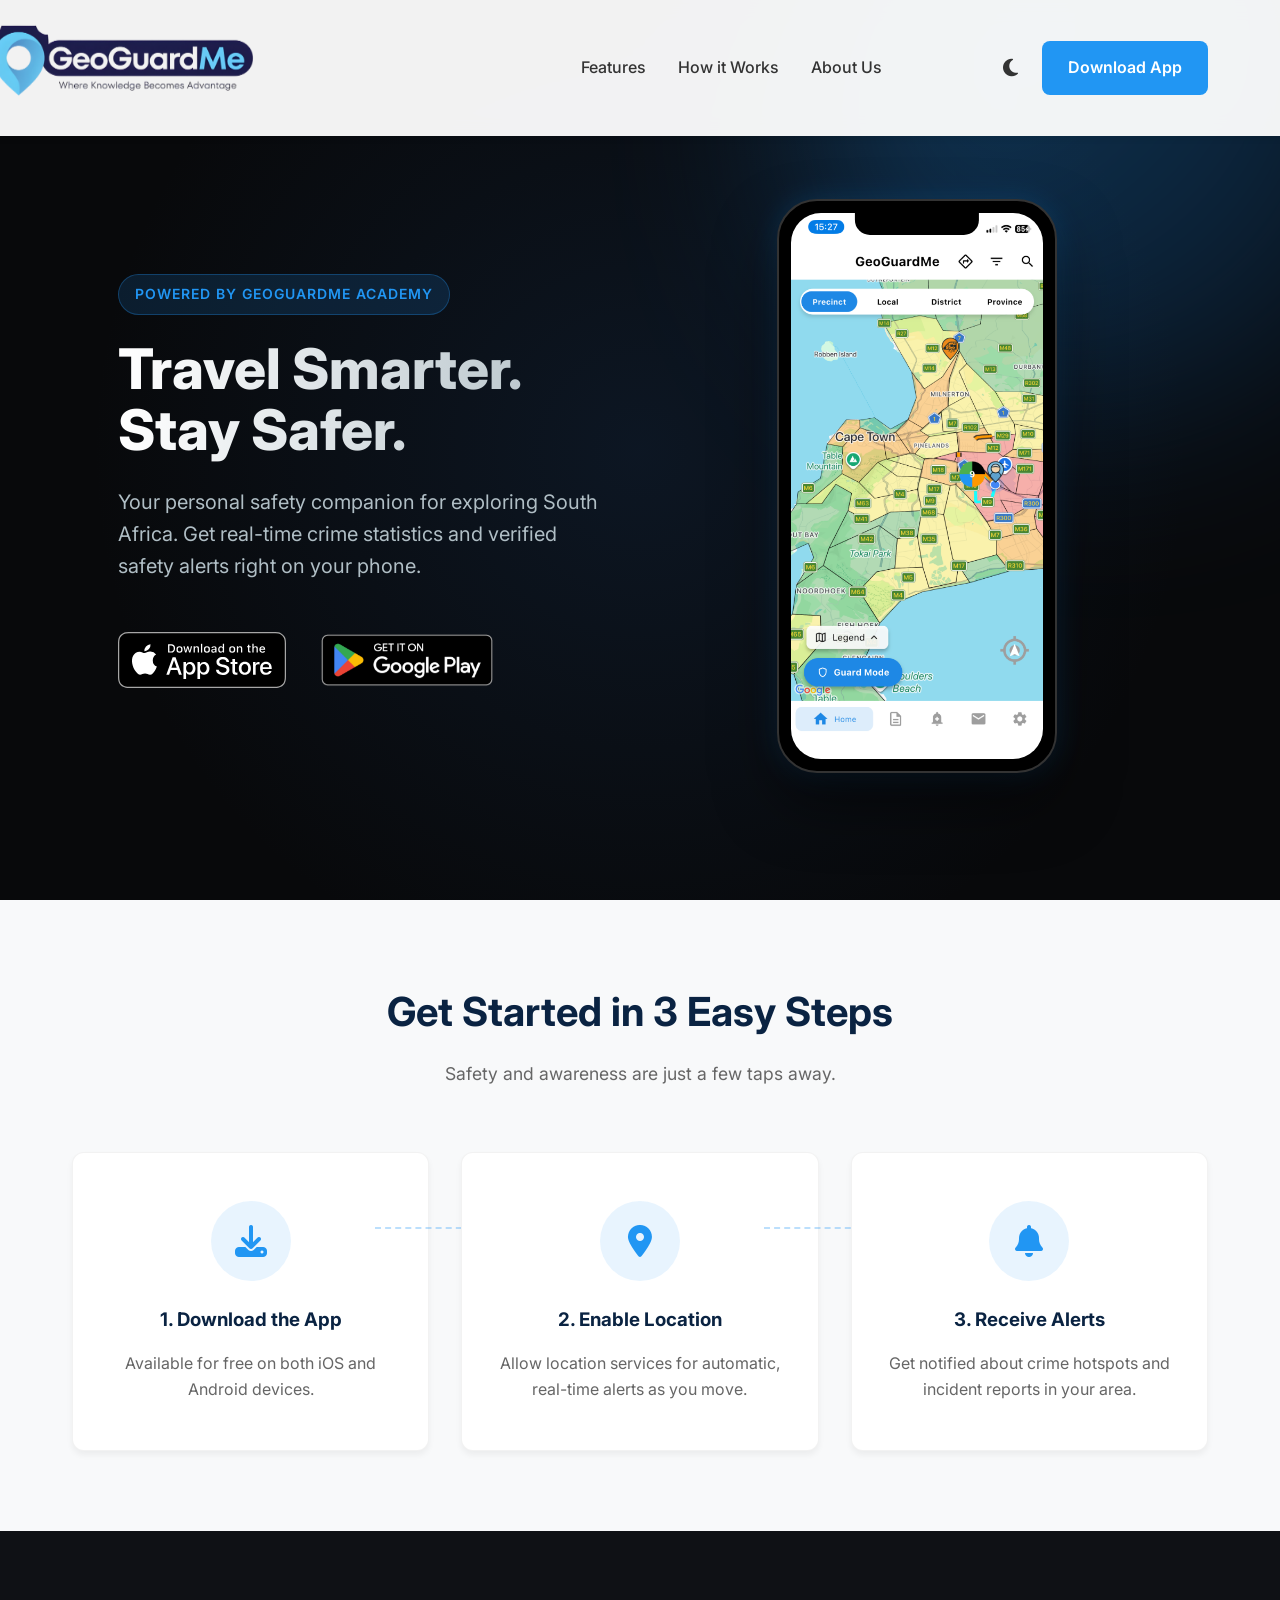
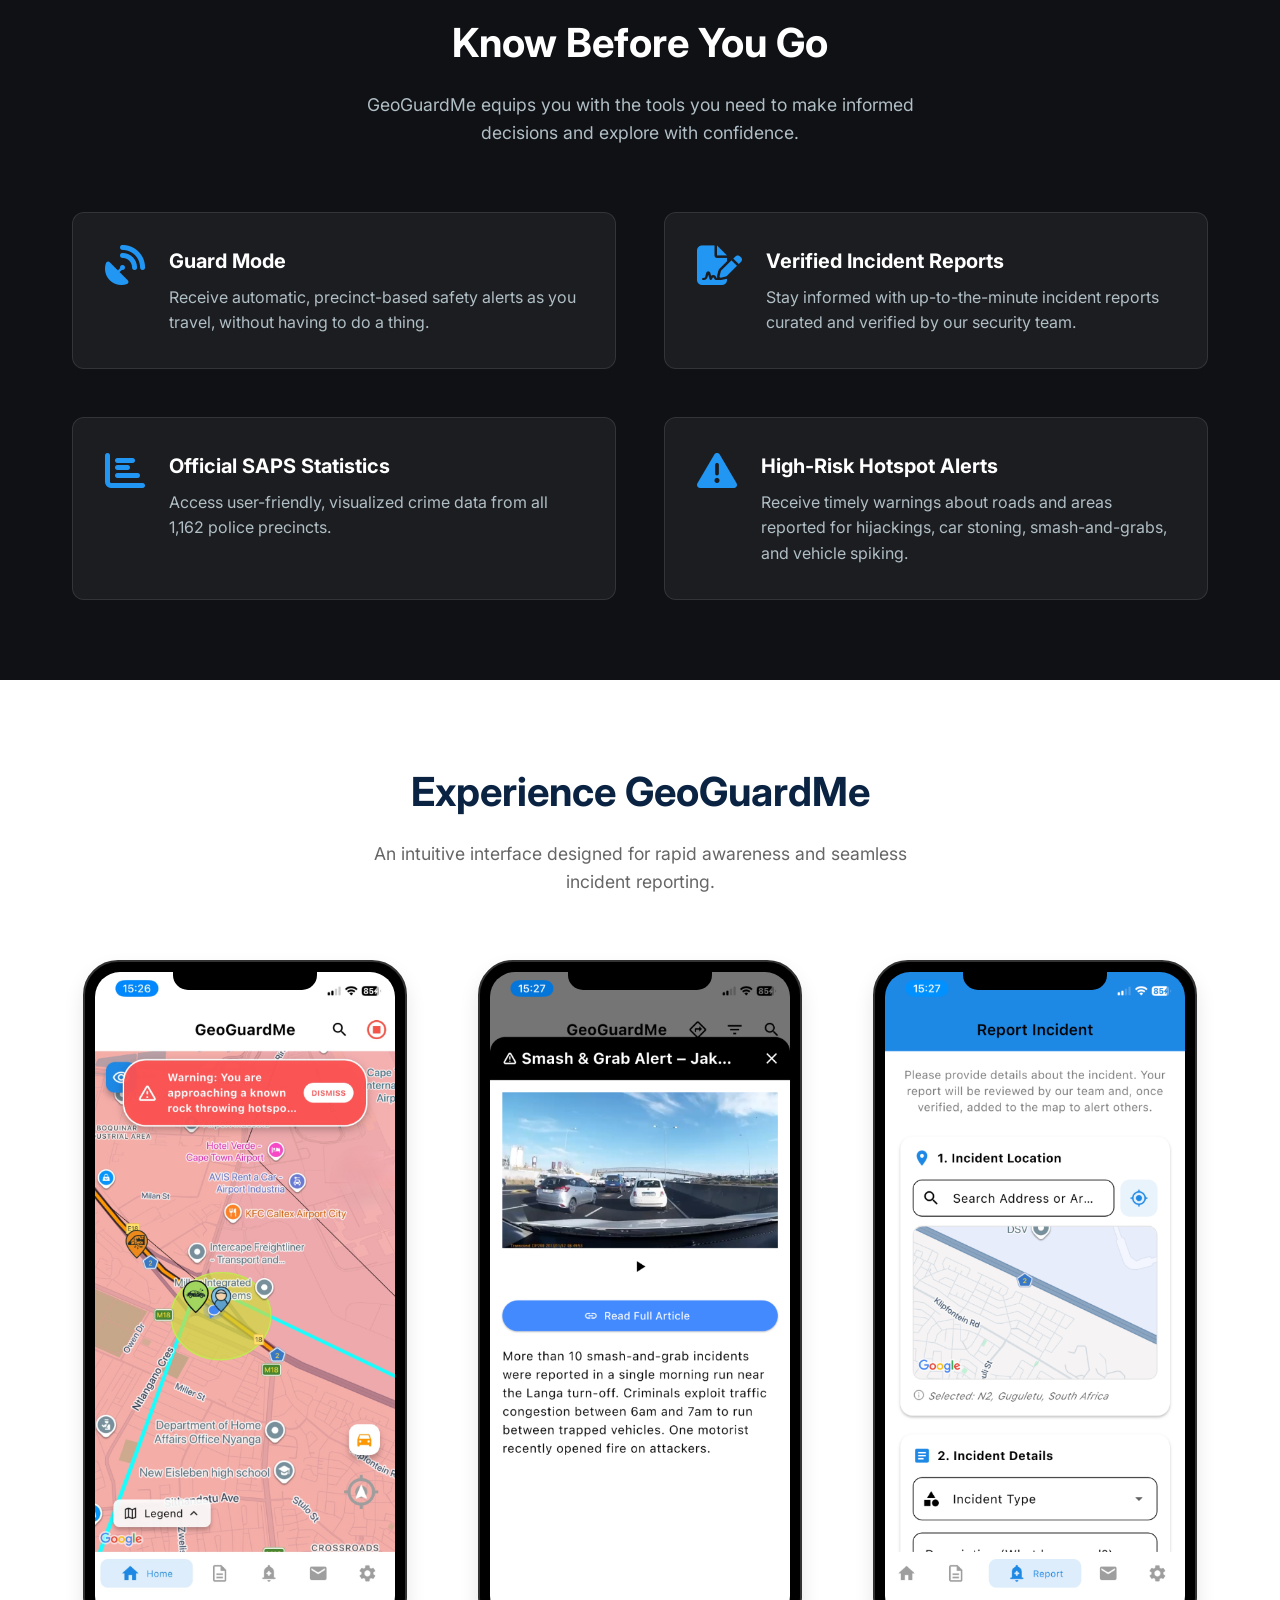
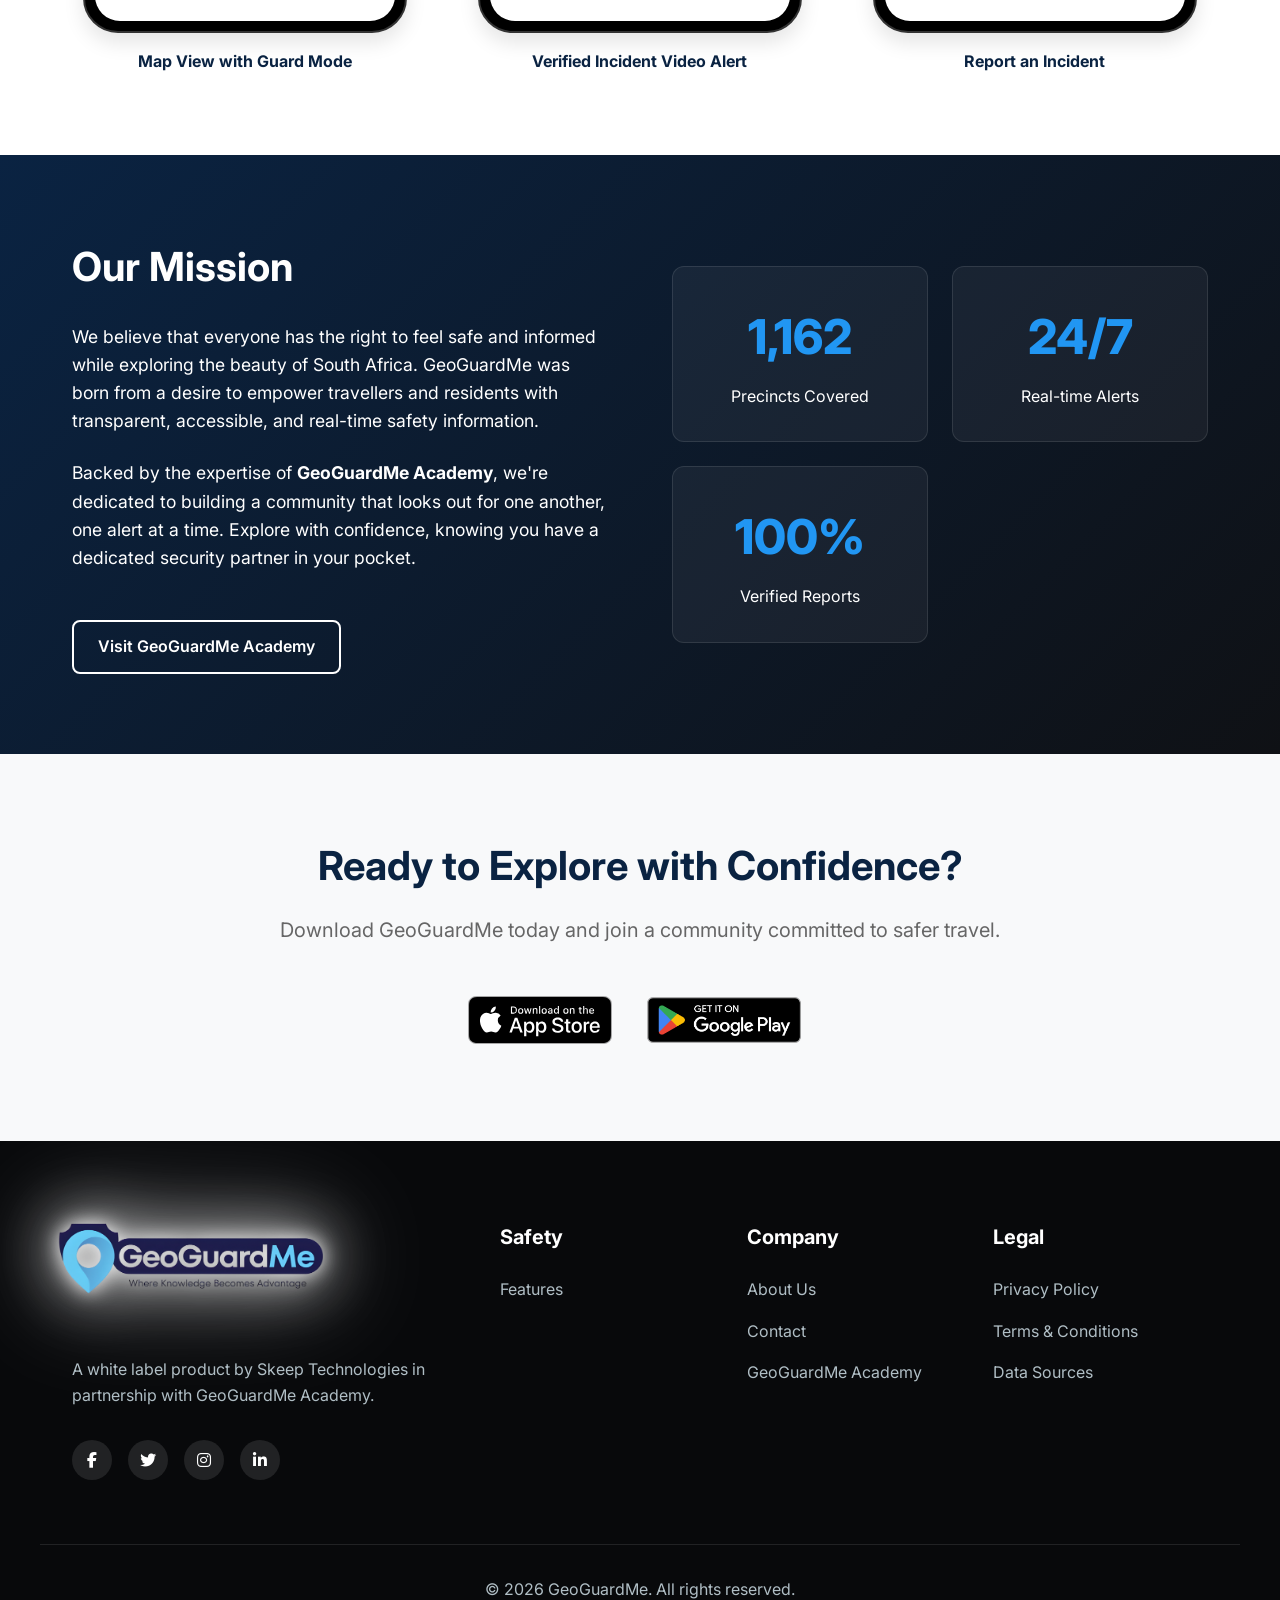
==== index.html @ f2a23bd4 "fix: mission visibility in light mode and correct white-label attribution footer" ====
<!DOCTYPE html>
<html lang="en">

<head>
    <meta charset="UTF-8">
    <meta name="viewport" content="width=device-width, initial-scale=1.0">
    <title>GeoGuardMe - Specialized Security Management</title>
    <meta name="description"
        content="GeoGuardMe, a white label personal safety companion by GeoGuardMe Academy. Get real-time crime statistics and verified safety alerts.">
    <link rel="stylesheet" href="style.css?v=1.1">
    <link href="https://fonts.googleapis.com/css2?family=Inter:wght@300;400;500;600;700&display=swap" rel="stylesheet">
    <!-- Font Awesome for Icons -->
    <link rel="stylesheet" href="https://cdnjs.cloudflare.com/ajax/libs/font-awesome/6.4.0/css/all.min.css">
</head>

<body>

    <!-- Header Navigation -->
    <header class="navbar">
        <div class="container nav-container">
            <a href="#" class="logo">
                <img src="assets/1.png" alt="GeoGuardMe Logo" class="logo-img">
            </a>

            <nav class="nav-links">
                <a href="#features">Features</a>
                <a href="#how-it-works">How it Works</a>
                <a href="#about">About Us</a>
            </nav>

            <div class="nav-actions">
                <button id="theme-toggle" class="theme-toggle-btn" aria-label="Toggle dark mode">
                    <i class="fas fa-moon"></i>
                </button>
                <a href="#download" class="btn btn-primary">Download App</a>
                <button class="mobile-menu-btn"><i class="fas fa-bars"></i></button>
            </div>
        </div>
    </header>

    <!-- Mobile Menu Overlay -->
    <div class="mobile-menu-overlay">
        <div class="mobile-close"><i class="fas fa-times"></i></div>
        <nav class="mobile-links">
            <a href="#features">Features</a>
            <a href="#how-it-works">How it Works</a>
            <a href="#about">About Us</a>
            <a href="#download" class="btn btn-primary mobile-btn">Download App</a>
        </nav>
    </div>

    <!-- Hero Section -->
    <section class="hero" id="home">
        <div class="hero-overlay"></div>
        <div class="container hero-content">
            <div class="hero-text">
                <span class="badge">Powered by GeoGuardMe Academy</span>
                <h1>Travel Smarter. Stay Safer.</h1>
                <p>Your personal safety companion for exploring South Africa. Get real-time crime statistics and
                    verified safety alerts right on your phone.</p>
                <div class="hero-buttons">
                    <a href="#download" class="store-badge-link">
                        <span class="magnetic-content inline-block transition-transform duration-200 ease-out">
                            <img src="assets/app-store-badge.svg" alt="Download on the App Store"
                                style="height: 56px; width: auto;">
                        </span>
                    </a>
                    <a href="#download" class="store-badge-link">
                        <span class="magnetic-content inline-block transition-transform duration-200 ease-out">
                            <img src="assets/google-play-badge.png" alt="Get it on Google Play"
                                style="height: 76px; width: auto;">
                        </span>
                    </a>
                </div>
            </div>
            <div class="hero-image">
                <div class="hero-mockup">
                    <div class="iphone-frame">
                        <div class="iphone-notch"></div>
                        <img src="assets/screenshot_map_alert.png" alt="GeoGuardMe App Map View" class="app-screenshot">
                    </div>
                </div>
            </div>
        </div>
    </section>

    <!-- Steps Section -->
    <section class="steps section" id="how-it-works">
        <div class="container section-header">
            <h2>Get Started in 3 Easy Steps</h2>
            <p>Safety and awareness are just a few taps away.</p>
        </div>
        <div class="container steps-grid">
            <div class="step-card">
                <div class="step-icon"><i class="fas fa-download"></i></div>
                <h3>1. Download the App</h3>
                <p>Available for free on both iOS and Android devices.</p>
            </div>
            <div class="step-card">
                <div class="step-icon"><i class="fas fa-map-marker-alt"></i></div>
                <h3>2. Enable Location</h3>
                <p>Allow location services for automatic, real-time alerts as you move.</p>
            </div>
            <div class="step-card">
                <div class="step-icon"><i class="fas fa-bell"></i></div>
                <h3>3. Receive Alerts</h3>
                <p>Get notified about crime hotspots and incident reports in your area.</p>
            </div>
        </div>
    </section>

    <!-- Features Section -->
    <section class="features section bg-dark" id="features">
        <div class="container section-header">
            <h2>Know Before You Go</h2>
            <p>GeoGuardMe equips you with the tools you need to make informed decisions and explore with confidence.</p>
        </div>
        <div class="container features-grid">
            <div class="feature-item">
                <i class="fas fa-satellite-dish feature-icon"></i>
                <div>
                    <h3>Guard Mode</h3>
                    <p>Receive automatic, precinct-based safety alerts as you travel, without having to do a thing.</p>
                </div>
            </div>
            <div class="feature-item">
                <i class="fas fa-file-signature feature-icon"></i>
                <div>
                    <h3>Verified Incident Reports</h3>
                    <p>Stay informed with up-to-the-minute incident reports curated and verified by our security team.
                    </p>
                </div>
            </div>
            <div class="feature-item">
                <i class="fas fa-chart-bar feature-icon"></i>
                <div>
                    <h3>Official SAPS Statistics</h3>
                    <p>Access user-friendly, visualized crime data from all 1,162 police precincts.</p>
                </div>
            </div>
            <div class="feature-item">
                <i class="fas fa-exclamation-triangle feature-icon"></i>
                <div>
                    <h3>High-Risk Hotspot Alerts</h3>
                    <p>Receive timely warnings about roads and areas reported for hijackings, car stoning,
                        smash-and-grabs, and vehicle spiking.</p>
                </div>
            </div>
        </div>
    </section>

    <!-- App Screenshots Section -->
    <section class="app-screenshots section bg-white" id="preview">
        <div class="container section-header">
            <h2>Experience GeoGuardMe</h2>
            <p>An intuitive interface designed for rapid awareness and seamless incident reporting.</p>
        </div>
        <div class="container screenshots-grid">
            <div class="screenshot-wrap fade-in-element">
                <div class="iphone-frame gallery-frame">
                    <div class="iphone-notch"></div>
                    <img src="assets/screenshot_map_view.png" alt="Map View with Guard Mode"
                        class="app-screenshot-thumbnail">
                </div>
                <h4 class="mt-2 text-center" style="margin-top: 1rem; color: var(--primary);">Map View with Guard Mode
                </h4>
            </div>
            <div class="screenshot-wrap fade-in-element" style="transition-delay: 0.2s;">
                <div class="iphone-frame gallery-frame">
                    <div class="iphone-notch"></div>
                    <img src="assets/screenshot_video_alert.png" alt="Verified Incident Video Alert"
                        class="app-screenshot-thumbnail">
                </div>
                <h4 class="mt-2 text-center" style="margin-top: 1rem; color: var(--primary);">Verified Incident Video
                    Alert</h4>
            </div>
            <div class="screenshot-wrap fade-in-element" style="transition-delay: 0.4s;">
                <div class="iphone-frame gallery-frame">
                    <div class="iphone-notch"></div>
                    <img src="assets/screenshot_report.png" alt="Report an Incident" class="app-screenshot-thumbnail">
                </div>
                <h4 class="mt-2 text-center" style="margin-top: 1rem; color: var(--primary);">Report an Incident</h4>
            </div>
        </div>
    </section>

    <!-- About Section -->
    <section class="about section bg-gradient" id="about">
        <div class="container about-container">
            <div class="about-text">
                <h2>Our Mission</h2>
                <p>We believe that everyone has the right to feel safe and informed while exploring the beauty of South
                    Africa. GeoGuardMe was born from a desire to empower travellers and residents with transparent,
                    accessible, and real-time safety information.</p>
                <p>Backed by the expertise of <strong>GeoGuardMe Academy</strong>, we're dedicated to building a
                    community that looks out for one another, one alert at a time. Explore with confidence, knowing you
                    have a dedicated security partner in your pocket.</p>
                <a href="https://smsecure.co.za/" target="_blank" class="btn btn-outline"
                    style="margin-top: 1.5rem;">Visit GeoGuardMe Academy</a>
            </div>
            <div class="about-stats">
                <div class="stat-box">
                    <h3>1,162</h3>
                    <p>Precincts Covered</p>
                </div>
                <div class="stat-box">
                    <h3>24/7</h3>
                    <p>Real-time Alerts</p>
                </div>
                <div class="stat-box">
                    <h3>100%</h3>
                    <p>Verified Reports</p>
                </div>
            </div>
        </div>
    </section>

    <!-- CTA Section -->
    <section class="cta section" id="download">
        <div class="container cta-container">
            <h2>Ready to Explore with Confidence?</h2>
            <p>Download GeoGuardMe today and join a community committed to safer travel.</p>
            <div class="hero-buttons" style="justify-content: center;">
                <a href="#" class="store-badge-link">
                    <span class="magnetic-content inline-block transition-transform duration-200 ease-out">
                        <img src="assets/app-store-badge.svg" alt="Download on the App Store"
                            style="height: 48px; width: auto;">
                    </span>
                </a>
                <a href="#" class="store-badge-link">
                    <span class="magnetic-content inline-block transition-transform duration-200 ease-out">
                        <img src="assets/google-play-badge.png" alt="Get it on Google Play"
                            style="height: 68px; width: auto;">
                    </span>
                </a>
            </div>
        </div>
    </section>

    <!-- Footer -->
    <footer class="footer">
        <div class="container footer-content">
            <div class="footer-brand">
                <div class="logo">
                    <img src="assets/1.png" alt="GeoGuardMe Logo" class="logo-footer">
                </div>
                <p>A white label product by Skeep Technologies in partnership with GeoGuardMe Academy.</p>
                <div class="social-links">
                    <a href="#"><i class="fab fa-facebook-f"></i></a>
                    <a href="#"><i class="fab fa-twitter"></i></a>
                    <a href="#"><i class="fab fa-instagram"></i></a>
                    <a href="#"><i class="fab fa-linkedin-in"></i></a>
                </div>
            </div>
            <div class="footer-links">
                <h4>Safety</h4>
                <a href="#features">Features</a>
            </div>
            <div class="footer-links">
                <h4>Company</h4>
                <a href="#about">About Us</a>
                <a href="contact.html">Contact</a>
                <a href="https://smsecure.co.za/">GeoGuardMe Academy</a>
            </div>
            <div class="footer-links">
                <h4>Legal</h4>
                <a href="privacy-policy.html">Privacy Policy</a>
                <a href="terms-and-conditions.html">Terms & Conditions</a>
                <a href="data-sources.html">Data Sources</a>
            </div>
        </div>
        <div class="container footer-bottom">
            <p>&copy; 2026 GeoGuardMe. All rights reserved.</p>
        </div>
    </footer>
    <script src="main.js?v=1.1"></script>
</body>

</html>
---- style.css ----
/* CSS Variables */
:root {
    /* Colors - Blending SM Secure Corporate & Geo Guard Me Blues */
    --primary: #0A2342;
    /* Deep Navy Blue */
    --primary-light: #1A3E6B;
    --accent: #2196F3;
    /* Vibrant Blue for actions */
    --accent-hover: #1976D2;
    --dark: #0f1115;
    /* SM Secure Black */
    --darker: #08090b;
    --light: #F8F9FA;
    --white: #FFFFFF;

    /* Semantic Theme Variables - Light (Default) */
    --bg-color: var(--light);
    --text-primary: #333333;
    --text-secondary: #666666;
    --text-light: #B0BEC5;
    --navbar-bg: rgba(255, 255, 255, 0.95);
    --card-bg: var(--white);
    --border-color: rgba(0, 0, 0, 0.05);
    --glass-bg: rgba(255, 255, 255, 0.05);
    --glass-border: rgba(255, 255, 255, 0.1);

    /* Typography */
    --font-family: 'Inter', sans-serif;

    /* Spacing & Layout */
    --container-width: 1200px;
    --section-pad: 5rem 1rem;

    /* Effects */
    --transition: all 0.3s cubic-bezier(0.25, 0.8, 0.25, 1);
    --shadow-sm: 0 4px 6px rgba(0, 0, 0, 0.05);
    --shadow-md: 0 10px 20px rgba(0, 0, 0, 0.1);
    --shadow-lg: 0 20px 40px rgba(0, 0, 0, 0.2);
    --border-radius: 12px;
}

[data-theme="dark"] {
    --bg-color: #0f1115;
    --text-primary: #e6edf3;
    --text-secondary: #8b949e;
    --text-light: #7d8590;
    --navbar-bg: rgba(15, 17, 21, 0.95);
    --card-bg: #161b22;
    --border-color: #30363d;
    --glass-bg: rgba(255, 255, 255, 0.03);
    --glass-border: rgba(255, 255, 255, 0.08);
    --white: #e6edf3;
    --primary: #58a6ff; /* Lighter blue for dark mode visibility */
    --light: #161b22;
}

/* Base Styles */
* {
    margin: 0;
    padding: 0;
    box-sizing: border-box;
}

html {
    scroll-behavior: smooth;
}

body {
    font-family: var(--font-family);
    color: var(--text-primary);
    background-color: var(--bg-color);
    line-height: 1.6;
    overflow-x: hidden;
    transition: background-color 0.3s ease, color 0.3s ease;
}

a {
    text-decoration: none;
    color: inherit;
    transition: var(--transition);
}

img {
    max-width: 100%;
    height: auto;
}

.container {
    max-width: var(--container-width);
    margin: 0 auto;
    padding: 0 2rem;
}

.section {
    padding: var(--section-pad);
}

.section-header {
    text-align: center;
    margin-bottom: 4rem;
}

.section-header h2 {
    font-size: 2.5rem;
    color: var(--primary);
    margin-bottom: 1rem;
    font-weight: 700;
}

.section-header p {
    color: var(--text-secondary);
    font-size: 1.1rem;
    max-width: 600px;
    margin: 0 auto;
}

/* Background Utility Classes */
.bg-dark {
    background-color: var(--dark);
    color: var(--white);
}

.bg-dark .section-header h2 {
    color: var(--white);
}

.bg-dark .section-header p {
    color: var(--text-light);
}

.bg-gradient {
    background: linear-gradient(135deg, var(--primary) 0%, var(--dark) 100%);
    color: var(--white);
}

/* Buttons */
.btn {
    display: inline-flex;
    align-items: center;
    justify-content: center;
    padding: 0.75rem 1.5rem;
    border-radius: 8px;
    font-weight: 600;
    cursor: pointer;
    transition: var(--transition);
    border: 2px solid transparent;
    gap: 0.5rem;
    font-size: 1rem;
}

.btn-large {
    padding: 1rem 2rem;
    font-size: 1.1rem;
    border-radius: 50px;
}

.btn-primary {
    background-color: var(--accent);
    color: var(--white);
}

.btn-primary:hover {
    background-color: var(--accent-hover);
    transform: translateY(-2px);
    box-shadow: 0 4px 15px rgba(33, 150, 243, 0.4);
}

.btn-outline {
    background-color: transparent;
    border-color: var(--white);
    color: var(--white);
}

.btn-outline:hover {
    background-color: var(--white);
    color: var(--primary);
    transform: translateY(-2px);
}

/* Navigation */
.navbar {
    position: fixed;
    top: 0;
    left: 0;
    width: 100%;
    background: var(--navbar-bg);
    backdrop-filter: blur(10px);
    z-index: 1000;
    transition: var(--transition), background-color 0.3s ease;
    padding: 0.2rem 0;
    box-shadow: var(--shadow-sm);
}

.navbar.scrolled {
    padding: 0.8rem 0;
    box-shadow: var(--shadow-md);
}

.nav-container {
    display: flex;
    justify-content: space-between;
    align-items: center;
}

.logo {
    display: flex;
    align-items: center;
    gap: 0.75rem;
}

.navbar .logo {
    margin-left: 0;
}

.footer-brand .logo {
    margin-left: 0;
}

.logo-img {
    height: 280px;
    /* Restored to a professional size */
    width: auto;
    display: block;
    position: relative;
    top: -80px;
    left: -150px;
    margin-bottom: -150px;
}

.footer-brand .logo {
    display: flex;
    align-items: flex-start;
    justify-content: flex-start;
}

.logo-footer {
    height: 280px;
    width: auto;
    display: block;
    margin-top: -60px;

    /* ADD THESE TWO LINES: */
    max-width: none;
    /* Stops the column from squeezing the width */
    object-fit: contain;
    /* Final guard against distortion */

    margin-bottom: 2rem;
    position: relative;
    top: -40px;
    left: -80px;
    /* Stacking shadows makes the center extremely bright while the edges stay soft */
    filter: drop-shadow(0px 0px 10px rgba(255, 255, 255, 1))
        /* Sharp bright core */
        drop-shadow(0px 0px 30px rgba(255, 255, 255, 0.8))
        /* Large soft glow */
        drop-shadow(0px 0px 50px rgba(255, 255, 255, 0.4));
    /* Massive outer aura */

}



.logo-text {
    font-size: 1.5rem;
    font-weight: 700;
    color: var(--primary);
    letter-spacing: -0.5px;
}

[data-theme="dark"] .logo-img,
[data-theme="dark"] .logo-footer {
    filter: invert(1) hue-rotate(180deg) brightness(1.5);
}

.nav-links {
    display: flex;
    gap: 2rem;
}

.nav-links a {
    color: var(--text-primary);
    font-weight: 500;
    position: relative;
}

.nav-links a::after {
    content: '';
    position: absolute;
    bottom: -5px;
    left: 0;
    width: 0;
    height: 2px;
    background-color: var(--accent);
    transition: var(--transition);
}

.nav-links a:hover {
    color: var(--accent);
}

.nav-links a:hover::after {
    width: 100%;
}

.nav-actions {
    display: flex;
    align-items: center;
    gap: 1rem;
}

.mobile-menu-btn {
    display: none;
    background: none;
    border: none;
    font-size: 1.5rem;
    color: var(--text-primary);
    cursor: pointer;
}

/* Theme Toggle Button */
.theme-toggle-btn {
    background: none;
    border: none;
    color: var(--text-primary);
    font-size: 1.25rem;
    cursor: pointer;
    padding: 0.5rem;
    display: flex;
    align-items: center;
    justify-content: center;
    transition: var(--transition);
    border-radius: 50%;
}

.theme-toggle-btn:hover {
    background-color: var(--glass-border);
    color: var(--accent);
}

/* Mobile Menu */
.mobile-menu-overlay {
    position: fixed;
    top: 0;
    right: -100%;
    width: 300px;
    height: 100vh;
    background-color: var(--bg-color);
    z-index: 2000;
    box-shadow: var(--shadow-lg);
    transition: var(--transition);
    display: flex;
    flex-direction: column;
    padding: 2rem;
}

.mobile-menu-overlay.active {
    right: 0;
}

.mobile-close {
    align-self: flex-end;
    font-size: 1.5rem;
    cursor: pointer;
    margin-bottom: 2rem;
    color: var(--text-primary);
}

.mobile-links {
    display: flex;
    flex-direction: column;
    gap: 1.5rem;
}

.mobile-links a {
    font-size: 1.2rem;
    font-weight: 500;
    color: var(--text-primary);
}

.mobile-btn {
    margin-top: 1rem;
    text-align: center;
}

/* Hero Section */
.hero {
    position: relative;
    min-height: 100vh;
    display: flex;
    align-items: center;
    background-color: var(--darker);
    padding-top: 80px;
    /* Offset for navbar */
    overflow: hidden;
}

.hero-overlay {
    position: absolute;
    top: 0;
    left: 0;
    width: 100%;
    height: 100%;
    /* Subtle radial gradient to mimic a glowing center */
    background: radial-gradient(circle at center, #1a3e6b40 0%, transparent 70%);
    pointer-events: none;
}

/* Adding an abstract shape for the hero background */
.hero::before {
    content: '';
    position: absolute;
    top: -20%;
    right: -10%;
    width: 600px;
    height: 600px;
    border-radius: 50%;
    background: linear-gradient(135deg, var(--accent), var(--primary));
    filter: blur(100px);
    opacity: 0.4;
    z-index: 0;
}

.hero-content {
    display: flex;
    align-items: center;
    justify-content: space-between;
    gap: 4rem;
    position: relative;
    z-index: 1;
}

.hero-text {
    flex: 1;
    color: var(--white);
    animation: slideUp 0.8s ease-out;
}

.badge {
    display: inline-block;
    padding: 0.5rem 1rem;
    background-color: rgba(33, 150, 243, 0.15);
    border: 1px solid rgba(33, 150, 243, 0.3);
    color: var(--accent);
    border-radius: 50px;
    font-size: 0.875rem;
    font-weight: 600;
    margin-bottom: 1.5rem;
    text-transform: uppercase;
    letter-spacing: 1px;
}

.hero h1 {
    font-size: 3.5rem;
    font-weight: 800;
    line-height: 1.1;
    margin-bottom: 1.5rem;
    background: linear-gradient(to right, #ffffff, #b0bec5);
    background-clip: text;
    -webkit-background-clip: text;
    -webkit-text-fill-color: transparent;
}

.hero p {
    font-size: 1.25rem;
    color: var(--text-light);
    margin-bottom: 2.5rem;
    max-width: 500px;
}

.hero-buttons {
    display: flex;
    gap: 1.5rem;
    align-items: center;
}

.store-badge-link {
    display: inline-block;
    transition: var(--transition);
}

.store-badge-link:hover {
    transform: translateY(-3px) scale(1.02);
}

.store-badge {
    height: 55px;
    /* Adjust based on desired size */
    width: auto;
    border-radius: 8px;
    box-shadow: var(--shadow-sm);
}

.store-badge-google {
    height: 75px;
    /* Adjusted height */
    transform: scale(1.35);
    /* Scale up to bypass internal transparent padding */
    transform-origin: center;
}

.hero-image {
    flex: 1;
    display: flex;
    justify-content: center;
    animation: fadeIn 1.2s ease-out;
}

/* Phone Mockup Styling */
.hero-mockup {
    position: relative;
    z-index: 10;
    max-width: 280px;
    animation: floating 4s ease-in-out infinite;
    transform-style: preserve-3d;
}

.app-screenshot {
    width: 100%;
    height: auto;
    border-radius: 30px;
    /* Inner radius */
    display: block;
}

@keyframes floating {
    0% {
        transform: translateY(0px) rotate3d(0, 1, 0, -5deg);
    }

    50% {
        transform: translateY(-15px) rotate3d(0, 1, 0, -5deg);
    }

    100% {
        transform: translateY(0px) rotate3d(0, 1, 0, -5deg);
    }
}

/* Device Mockup Structure */
.iphone-frame {
    position: relative;
    background: #000;
    border-radius: 40px;
    padding: 12px;
    box-shadow: 0 30px 60px rgba(0, 0, 0, 0.5), 0 0 30px rgba(33, 150, 243, 0.2);
    border: 2px solid #333;
    display: inline-block;
    overflow: hidden;
    /* Ensure inner image borders curve perfectly */
}

/* The Notch */
.iphone-notch {
    position: absolute;
    top: 9px;
    left: 50%;
    transform: translateX(-50%);
    width: 45%;
    height: 25px;
    background-color: #000;
    border-bottom-left-radius: 15px;
    border-bottom-right-radius: 15px;
    z-index: 2;
}

/* Gallery Frame specific overrides */
.gallery-frame {
    border-radius: 35px;
    padding: 10px;
    box-shadow: var(--shadow-md);
    transition: var(--transition);
}

.gallery-frame:hover {
    transform: translateY(-10px) scale(1.02);
    box-shadow: var(--shadow-lg);
    border-color: var(--accent);
}

.gallery-frame .iphone-notch {
    top: 8px;
    height: 20px;
}

/* Steps Section */
.steps-grid {
    display: grid;
    grid-template-columns: repeat(3, 1fr);
    gap: 2rem;
}

.step-card {
    background: var(--card-bg);
    padding: 3rem 2rem;
    border-radius: var(--border-radius);
    text-align: center;
    box-shadow: var(--shadow-sm);
    transition: var(--transition);
    position: relative;
    z-index: 1;
    border: 1px solid var(--border-color);
}

.step-card:hover {
    transform: translateY(-10px);
    box-shadow: var(--shadow-md);
}

.step-icon {
    width: 80px;
    height: 80px;
    margin: 0 auto 1.5rem;
    background: rgba(33, 150, 243, 0.1);
    color: var(--accent);
    border-radius: 50%;
    display: flex;
    align-items: center;
    justify-content: center;
    font-size: 2rem;
    transition: var(--transition);
}

.step-card:hover .step-icon {
    background: var(--accent);
    color: var(--white);
    transform: scale(1.1);
}

.step-card:hover .step-icon .fa-map-marker-alt {
    animation: bounce-marker 1s ease infinite;
}

.step-card h3 {
    margin-bottom: 1rem;
    color: var(--primary);
}

.step-card p {
    color: var(--text-secondary);
}

/* Connect steps with a line on desktop */
@media (min-width: 992px) {
    .step-card:not(:last-child)::after {
        content: '';
        position: absolute;
        top: 25%;
        right: -15%;
        width: 30%;
        height: 2px;
        background: border-box;
        border-top: 2px dashed rgba(33, 150, 243, 0.3);
        z-index: -1;
    }
}

/* Features Section */
.features-grid {
    display: grid;
    grid-template-columns: repeat(2, 1fr);
    gap: 3rem;
}

.feature-item {
    display: flex;
    gap: 1.5rem;
    padding: 2rem;
    background: var(--glass-bg);
    border: 1px solid var(--glass-border);
    border-radius: var(--border-radius);
    transition: var(--transition);
}

.feature-item:hover {
    background: rgba(255, 255, 255, 0.1);
    border-color: rgba(255, 255, 255, 0.3);
    box-shadow: 0 5px 20px rgba(33, 150, 243, 0.15);
    transform: translateY(-5px);
}

.feature-icon {
    font-size: 2.5rem;
    color: var(--accent);
    flex-shrink: 0;
}

.feature-item h3 {
    margin-bottom: 0.5rem;
    font-size: 1.25rem;
}

.feature-item p {
    color: var(--text-light);
}

/* App Screenshots Gallery */
.app-screenshots.bg-white {
    background-color: var(--white);
}

.screenshots-grid {
    display: grid;
    grid-template-columns: repeat(3, 1fr);
    gap: 3rem;
    align-items: center;
}

.screenshot-wrap {
    display: flex;
    flex-direction: column;
    /* to handle titles below */
    align-items: center;
}

.app-screenshot-thumbnail {
    width: 100%;
    max-width: 300px;
    height: auto;
    border-radius: 25px;
    display: block;
}

/* About Section */
.about-container {
    display: flex;
    align-items: center;
    gap: 4rem;
}

.about-text {
    flex: 1;
}

.about-container {
    color: var(--white); /* Force white text in this specific container */
}

.about-text h2 {
    font-size: 2.5rem;
    margin-bottom: 1.5rem;
    color: var(--white);
}

.about-text p {
    margin-bottom: 1.5rem;
    font-size: 1.1rem;
    color: inherit; /* Allow .bg-gradient's white color to flow through */
}

.about-stats {
    flex: 1;
    display: grid;
    grid-template-columns: repeat(2, 1fr);
    gap: 1.5rem;
}

.stat-box {
    background: var(--glass-bg);
    border: 1px solid var(--glass-border);
    padding: 2rem;
    border-radius: var(--border-radius);
    text-align: center;
}

.stat-box p {
    color: var(--white);
    margin-bottom: 0;
}

.stat-box h3 {
    font-size: 3rem;
    font-weight: 800;
    color: var(--accent);
    margin-bottom: 0.5rem;
}

/* CTA Section */
.cta {
    background-color: var(--light);
    text-align: center;
}

.cta-container h2 {
    font-size: 2.5rem;
    color: var(--primary);
    margin-bottom: 1rem;
}

.cta-container p {
    font-size: 1.25rem;
    color: var(--text-secondary);
    margin-bottom: 2.5rem;
}

/* Footer */
.footer {
    background-color: var(--darker);
    color: var(--text-light);
    padding-top: 5rem;
}

.footer-content {
    display: grid;
    grid-template-columns: repeat(4, 1fr);
    /* Even columns for cleaner alignment */
    gap: 2rem;
    margin-bottom: 4rem;
    align-items: flex-start;
}

.footer-brand .logo-footer {
    margin-bottom: 1rem;
    display: block;
}

.footer-brand p {
    margin-top: -100px;
    /* Use a negative number to pull the text UP towards the logo */
    margin-bottom: 2rem;
    /* This keeps the space between the text and the icons below it */
}

.social-links {
    display: flex;
    gap: 1rem;
}

.social-links a {
    display: inline-flex;
    align-items: center;
    justify-content: center;
    width: 40px;
    height: 40px;
    border-radius: 50%;
    background-color: rgba(255, 255, 255, 0.1);
    color: var(--white);
    transition: var(--transition);
}

.social-links a:hover {
    background-color: var(--accent);
}

.footer-links h4 {
    color: var(--white);
    font-size: 1.25rem;
    margin-bottom: 1.5rem;
    margin-top: 0;
    /* Align with top of grid container */
}

.footer-links a {
    display: block;
    margin-bottom: 1rem;
    color: var(--text-light);
}

.footer-links a:hover {
    color: var(--accent);
    padding-left: 5px;
}

.footer-bottom {
    text-align: center;
    padding: 2rem 0;
    border-top: 1px solid rgba(255, 255, 255, 0.1);
}

/* Animations */
@keyframes slideUp {
    from {
        opacity: 0;
        transform: translateY(30px);
    }

    to {
        opacity: 1;
        transform: translateY(0);
    }
}

@keyframes fadeIn {
    from {
        opacity: 0;
    }

    to {
        opacity: 1;
    }
}

@keyframes bounce-marker {

    0%,
    100% {
        transform: translateY(0);
    }

    50% {
        transform: translateY(-8px);
    }
}

/* Interactivity Classes */
.magnetic-content {
    display: inline-block;
    transition: transform 0.2s cubic-bezier(0.25, 1, 0.5, 1);
    will-change: transform;
}

.reveal {
    opacity: 0;
    transform: translateY(30px);
    transition: all 0.8s ease-out;
}

.reveal.active {
    opacity: 1;
    transform: translateY(0);
}


/* Contact Page Styles */
.contact-container {
    display: grid;
    grid-template-columns: 1fr 1.5fr;
    gap: 4rem;
    padding-top: 120px;
    padding-bottom: 80px;
}

.contact-info h1 {
    font-size: 3rem;
    color: var(--primary);
    margin-bottom: 1.5rem;
    font-weight: 800;
}

.contact-info p {
    font-size: 1.1rem;
    color: var(--text-secondary);
    margin-bottom: 2.5rem;
}

.contact-methods {
    display: flex;
    flex-direction: column;
    gap: 2rem;
}

.contact-method {
    display: flex;
    align-items: flex-start;
    gap: 1.5rem;
}

.method-icon {
    width: 50px;
    height: 50px;
    background: rgba(33, 150, 243, 0.1);
    color: var(--accent);
    border-radius: 12px;
    display: flex;
    align-items: center;
    justify-content: center;
    font-size: 1.25rem;
    flex-shrink: 0;
}

.method-details h3 {
    font-size: 1.1rem;
    color: var(--primary);
    margin-bottom: 0.25rem;
}

.method-details p,
.method-details a {
    color: var(--text-secondary);
    font-size: 1rem;
}

/* Contact Form */
.contact-form-card {
    background: var(--white);
    padding: 3rem;
    border-radius: 20px;
    box-shadow: var(--shadow-lg);
}

.form-group {
    margin-bottom: 1.5rem;
}

.form-group label {
    display: block;
    margin-bottom: 0.5rem;
    font-weight: 600;
    color: var(--primary);
}

.form-control {
    width: 100%;
    padding: 0.8rem 1rem;
    border: 2px solid #edf2f7;
    border-radius: 8px;
    font-family: inherit;
    font-size: 1rem;
    transition: var(--transition);
    outline: none;
}

.form-control:focus {
    border-color: var(--accent);
    box-shadow: 0 0 0 4px rgba(33, 150, 243, 0.1);
}

textarea.form-control {
    min-height: 150px;
    resize: vertical;
}

.submit-btn {
    width: 100%;
    background-color: var(--accent);
    color: var(--white);
    padding: 1rem;
    border: none;
    border-radius: 8px;
    font-weight: 700;
    font-size: 1.1rem;
    cursor: pointer;
    transition: var(--transition);
    margin-top: 1rem;
}

.submit-btn:hover {
    background-color: var(--accent-hover);
    transform: translateY(-2px);
    box-shadow: 0 4px 15px rgba(33, 150, 243, 0.4);
}

@media (max-width: 900px) {
    .contact-container {
        grid-template-columns: 1fr;
        gap: 3rem;
    }
}


/* Responsive Design */
@media (max-width: 1024px) {
    .features-grid {
        grid-template-columns: 1fr;
    }

    .about-container {
        flex-direction: column;
    }

    .about-stats {
        width: 100%;
    }
}

@media (max-width: 992px) {
    .logo-img {
        height: 200px;
        top: -35px;
        left: -20px;
        margin-bottom: -100px;
    }

    .nav-links,
    .nav-actions .btn {
        display: none;
    }

    .mobile-menu-btn {
        display: block;
    }

    .hero-content {
        flex-direction: column;
        text-align: center;
        padding-top: 4rem;
    }

    .hero h1 {
        font-size: 2.8rem;
    }

    .hero p {
        margin: 0 auto 2.5rem;
    }

    .hero-buttons {
        justify-content: center;
    }

    .steps-grid,
    .screenshots-grid {
        grid-template-columns: 1fr;
    }

    .footer-content {
        grid-template-columns: 1fr 1fr;
    }
}

@media (max-width: 576px) {
    .logo-img {
        height: 180px;
        top: -35px;
        left: -20px;
        margin-bottom: -80px;
    }

    .hero h1 {
        font-size: 2.2rem;
    }

    .hero-buttons {
        flex-direction: column;
    }

    .footer-content {
        grid-template-columns: 1fr;
    }

    .about-stats {
        grid-template-columns: 1fr;
    }
}
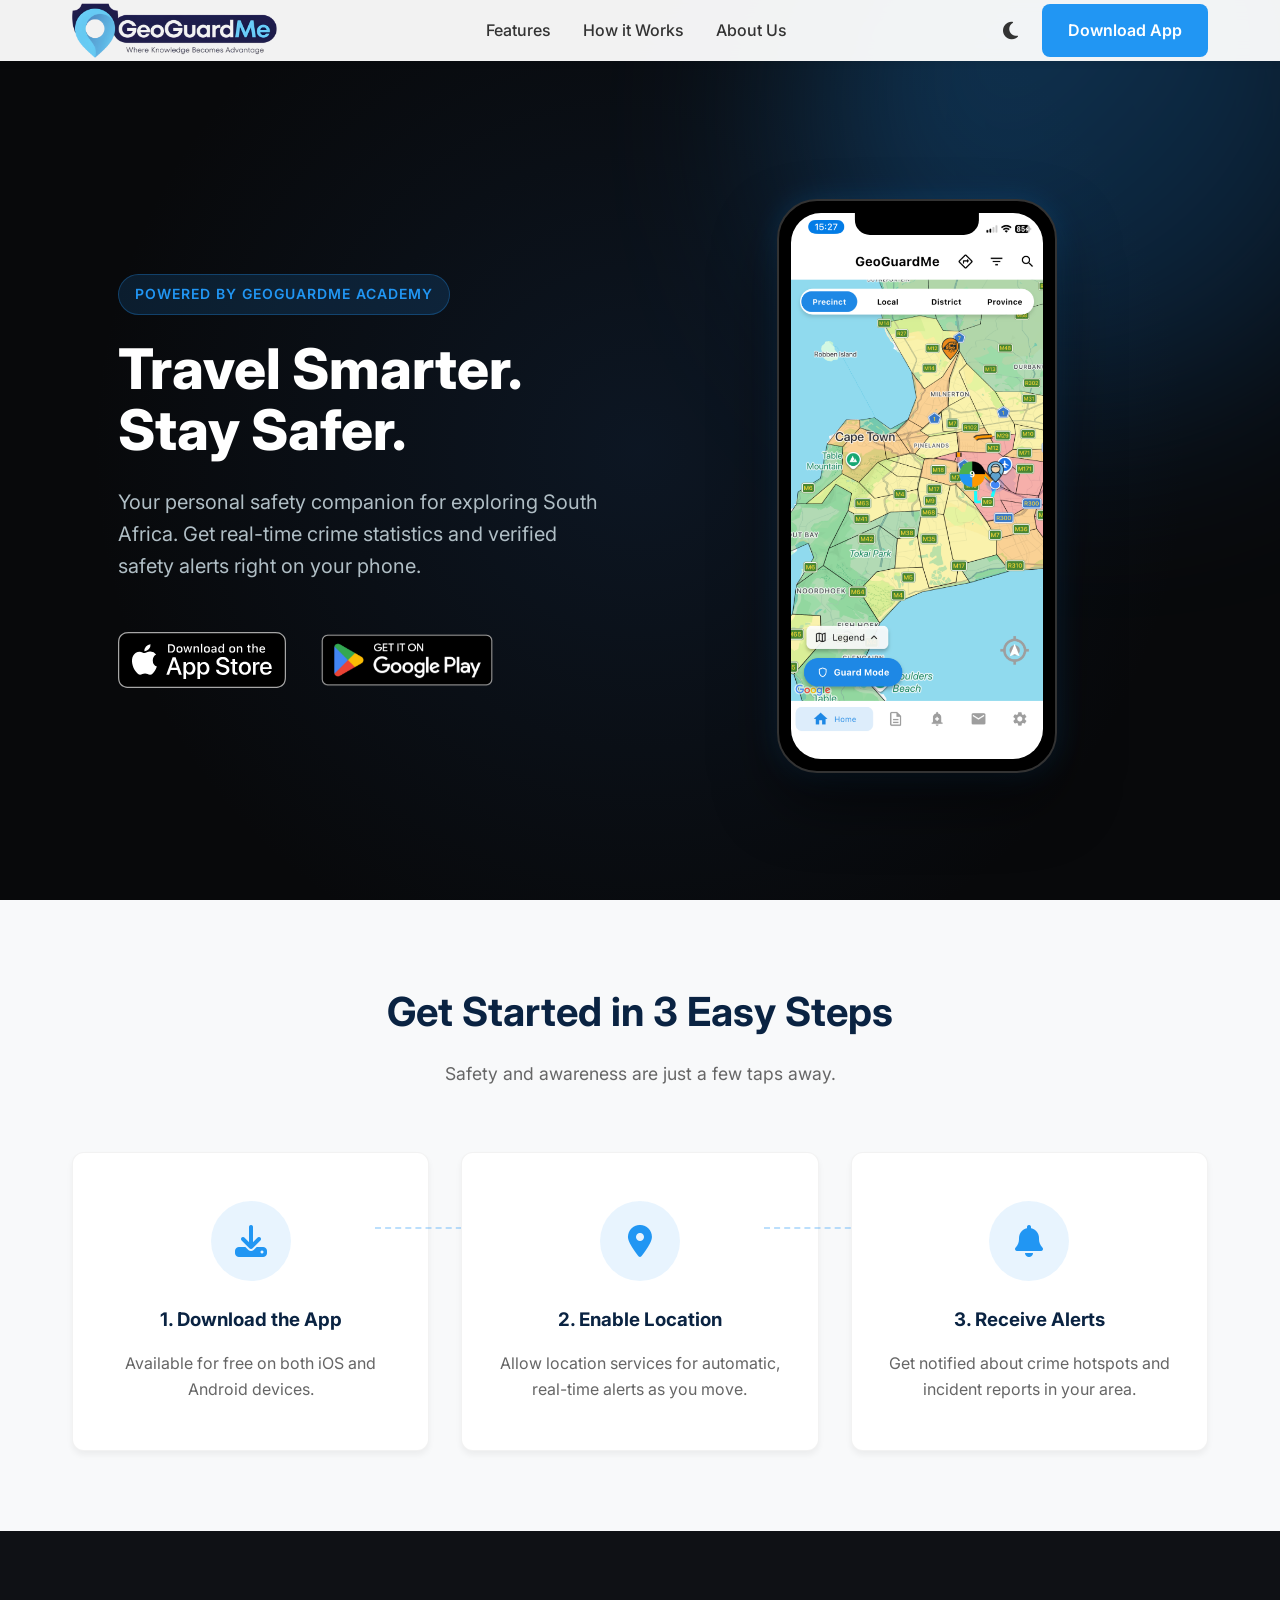
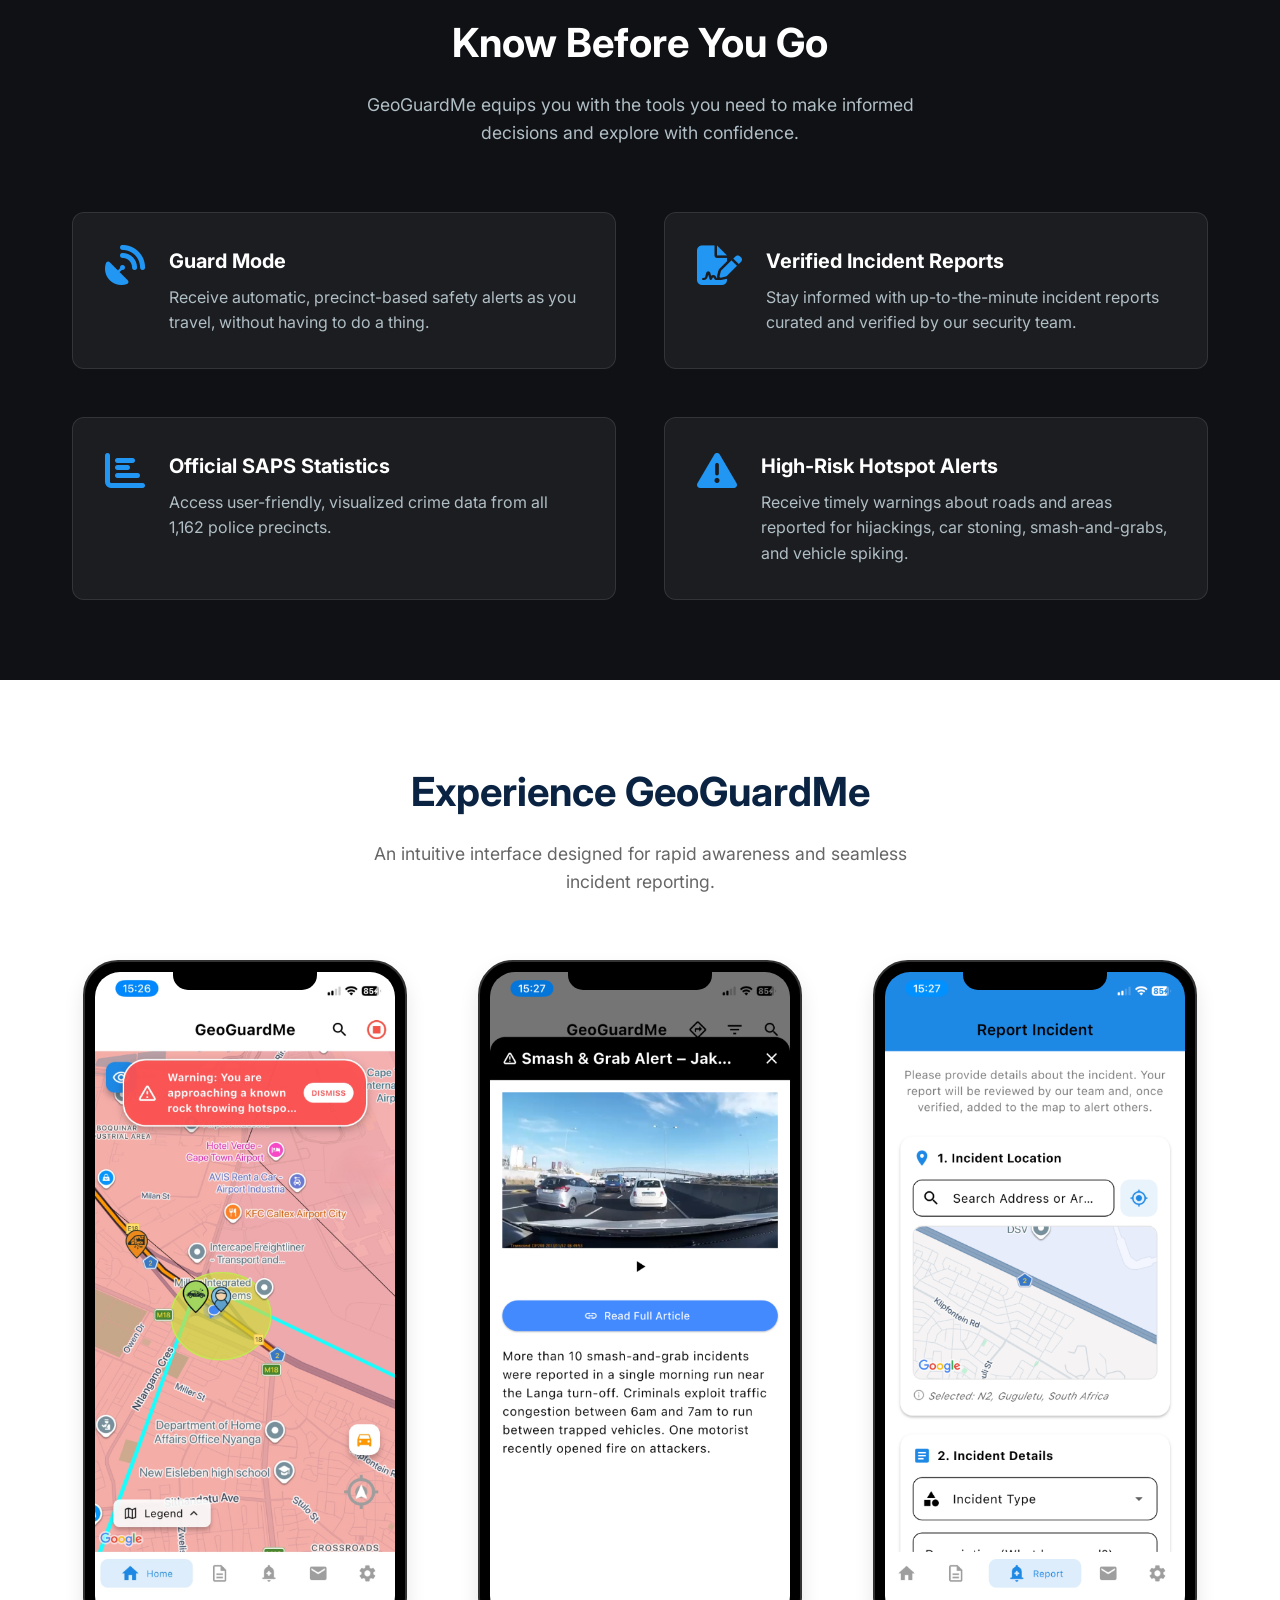
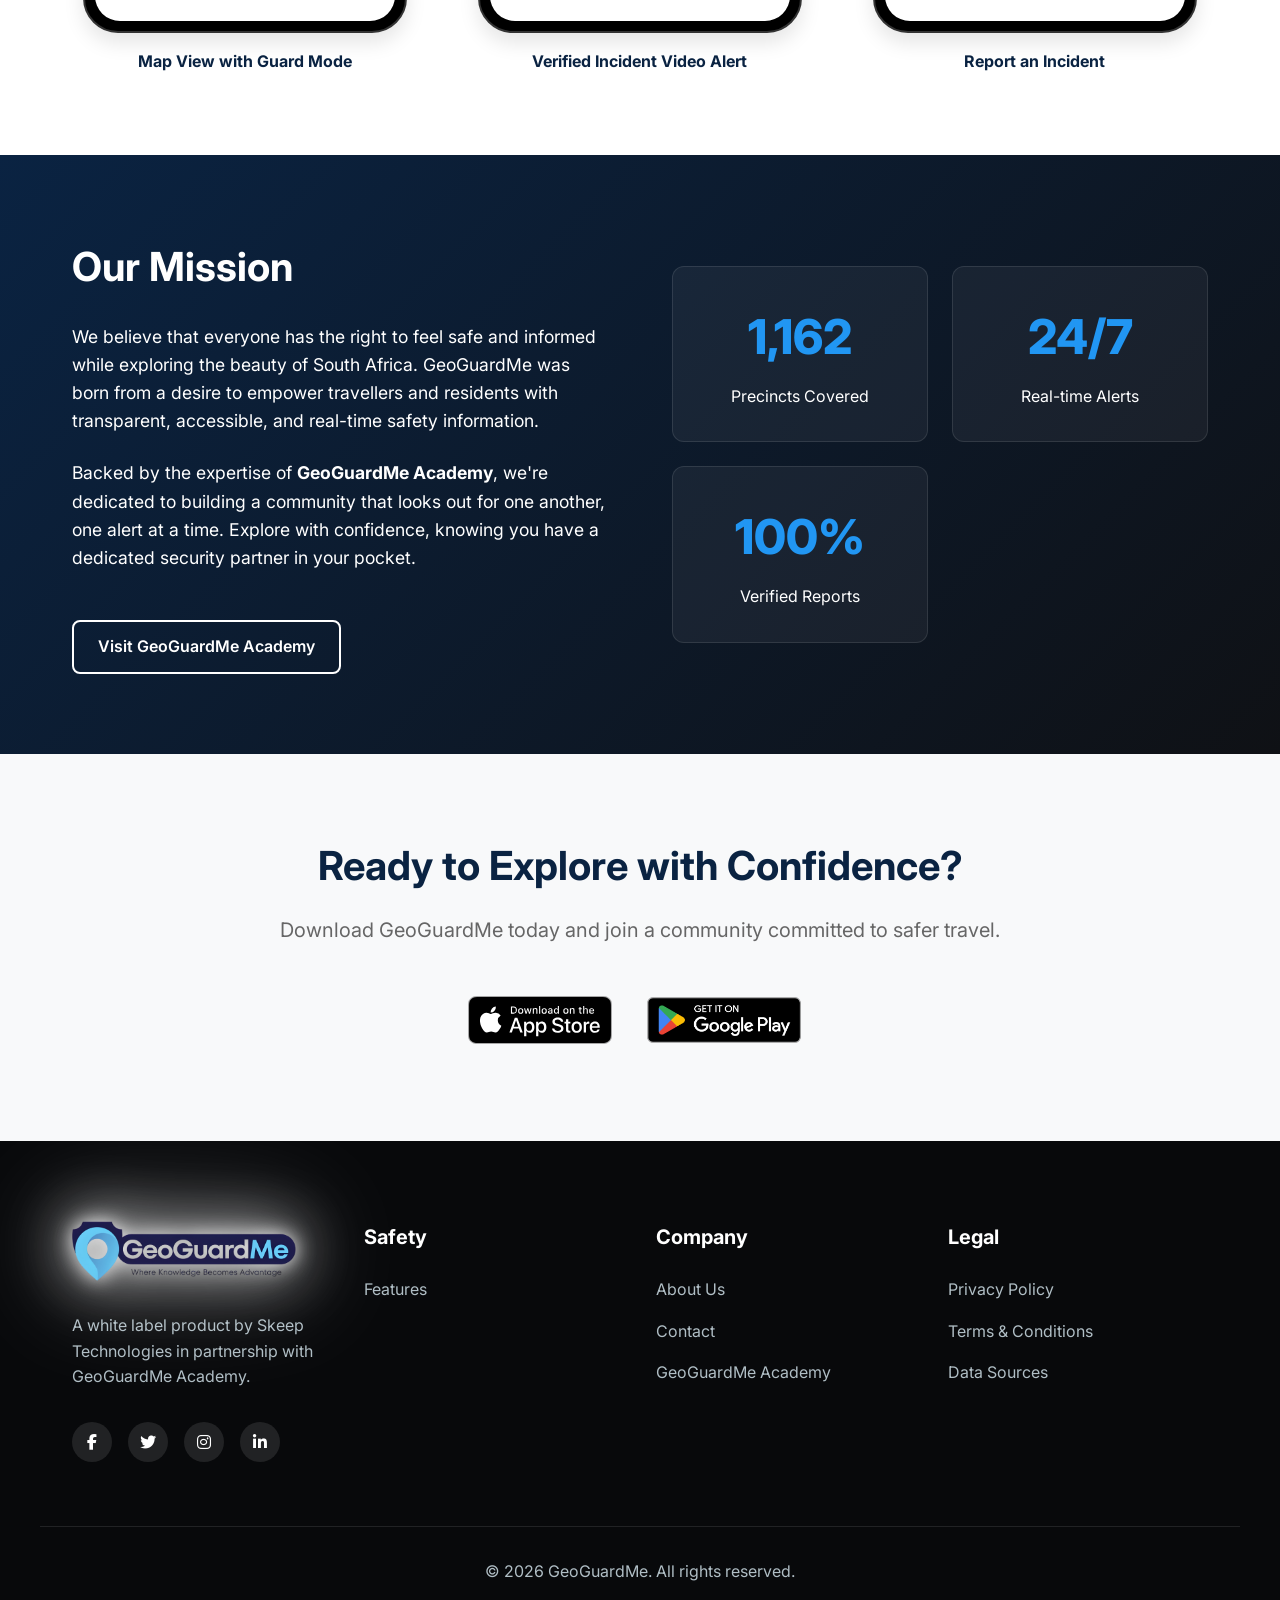
==== commit 9ff3de02: "style: finalize high contrast and dark mode logo strategy" ====
--- a/index.html
+++ b/index.html
@@ -4,10 +4,11 @@
 <head>
     <meta charset="UTF-8">
     <meta name="viewport" content="width=device-width, initial-scale=1.0">
+    <meta name="color-scheme" content="light dark">
     <title>GeoGuardMe - Specialized Security Management</title>
     <meta name="description"
         content="GeoGuardMe, a white label personal safety companion by GeoGuardMe Academy. Get real-time crime statistics and verified safety alerts.">
-    <link rel="stylesheet" href="style.css?v=1.1">
+    <link rel="stylesheet" href="style.css?v=1.6">
     <link href="https://fonts.googleapis.com/css2?family=Inter:wght@300;400;500;600;700&display=swap" rel="stylesheet">
     <!-- Font Awesome for Icons -->
     <link rel="stylesheet" href="https://cdnjs.cloudflare.com/ajax/libs/font-awesome/6.4.0/css/all.min.css">
@@ -19,7 +20,7 @@
     <header class="navbar">
         <div class="container nav-container">
             <a href="#" class="logo">
-                <img src="assets/1.png" alt="GeoGuardMe Logo" class="logo-img">
+                <img src="assets/1_trim.png" alt="GeoGuardMe Logo" class="logo-img">
             </a>
 
             <nav class="nav-links">
@@ -242,7 +243,7 @@
         <div class="container footer-content">
             <div class="footer-brand">
                 <div class="logo">
-                    <img src="assets/1.png" alt="GeoGuardMe Logo" class="logo-footer">
+                    <img src="assets/1_trim.png" alt="GeoGuardMe Logo" class="logo-footer">
                 </div>
                 <p>A white label product by Skeep Technologies in partnership with GeoGuardMe Academy.</p>
                 <div class="social-links">
--- a/style.css
+++ b/style.css
@@ -37,6 +37,39 @@
     --shadow-md: 0 10px 20px rgba(0, 0, 0, 0.1);
     --shadow-lg: 0 20px 40px rgba(0, 0, 0, 0.2);
     --border-radius: 12px;
+    color-scheme: light dark;
+}
+
+/* High Contrast & Dark Mode Logo Asset Swap */
+@media (prefers-color-scheme: dark), (prefers-contrast: more), (forced-colors: active) {
+    .logo-img, .logo-footer {
+        content: url("assets/1_footer.png");
+        filter: none !important;
+    }
+}
+
+/* Explicit fallback for the manual Dark Mode toggle */
+[data-theme="dark"] .logo-img,
+[data-theme="dark"] .logo-footer {
+    content: url("assets/1_footer.png");
+    filter: none !important;
+}
+
+@media (prefers-color-scheme: dark) {
+    :root:not([data-theme="light"]) {
+        --bg-color: #0f1115;
+        --text-primary: #e6edf3;
+        --text-secondary: #8b949e;
+        --text-light: #7d8590;
+        --navbar-bg: rgba(15, 17, 21, 0.95);
+        --card-bg: #161b22;
+        --border-color: #30363d;
+        --glass-bg: rgba(255, 255, 255, 0.03);
+        --glass-border: rgba(255, 255, 255, 0.08);
+        --white: #e6edf3;
+        --primary: #58a6ff;
+        --light: #161b22;
+    }
 }
 
 [data-theme="dark"] {
@@ -50,7 +83,7 @@
     --glass-bg: rgba(255, 255, 255, 0.03);
     --glass-border: rgba(255, 255, 255, 0.08);
     --white: #e6edf3;
-    --primary: #58a6ff; /* Lighter blue for dark mode visibility */
+    --primary: #58a6ff;
     --light: #161b22;
 }
 
@@ -217,14 +250,9 @@
 }
 
 .logo-img {
-    height: 280px;
-    /* Restored to a professional size */
+    height: 55px;
     width: auto;
     display: block;
-    position: relative;
-    top: -80px;
-    left: -150px;
-    margin-bottom: -150px;
 }
 
 .footer-brand .logo {
@@ -234,29 +262,14 @@
 }
 
 .logo-footer {
-    height: 280px;
+    height: 60px;
     width: auto;
     display: block;
-    margin-top: -60px;
-
-    /* ADD THESE TWO LINES: */
-    max-width: none;
-    /* Stops the column from squeezing the width */
+    margin-bottom: 2rem;
     object-fit: contain;
-    /* Final guard against distortion */
-
-    margin-bottom: 2rem;
-    position: relative;
-    top: -40px;
-    left: -80px;
-    /* Stacking shadows makes the center extremely bright while the edges stay soft */
     filter: drop-shadow(0px 0px 10px rgba(255, 255, 255, 1))
-        /* Sharp bright core */
         drop-shadow(0px 0px 30px rgba(255, 255, 255, 0.8))
-        /* Large soft glow */
         drop-shadow(0px 0px 50px rgba(255, 255, 255, 0.4));
-    /* Massive outer aura */
-
 }
 
 
@@ -268,10 +281,7 @@
     letter-spacing: -0.5px;
 }
 
-[data-theme="dark"] .logo-img,
-[data-theme="dark"] .logo-footer {
-    filter: invert(1) hue-rotate(180deg) brightness(1.5);
-}
+
 
 .nav-links {
     display: flex;
@@ -455,11 +465,9 @@
     font-weight: 800;
     line-height: 1.1;
     margin-bottom: 1.5rem;
-    background: linear-gradient(to right, #ffffff, #b0bec5);
-    background-clip: text;
-    -webkit-background-clip: text;
-    -webkit-text-fill-color: transparent;
-}
+    color: var(--white);
+}
+
 
 .hero p {
     font-size: 1.25rem;
@@ -815,10 +823,8 @@
 }
 
 .footer-brand p {
-    margin-top: -100px;
-    /* Use a negative number to pull the text UP towards the logo */
+    margin-top: 1rem;
     margin-bottom: 2rem;
-    /* This keeps the space between the text and the icons below it */
 }
 
 .social-links {
@@ -834,7 +840,7 @@
     height: 40px;
     border-radius: 50%;
     background-color: rgba(255, 255, 255, 0.1);
-    color: var(--white);
+    color: #ffffff;
     transition: var(--transition);
 }
 
@@ -926,7 +932,7 @@
     display: grid;
     grid-template-columns: 1fr 1.5fr;
     gap: 4rem;
-    padding-top: 120px;
+    padding-top: 220px;
     padding-bottom: 80px;
 }
 
@@ -1064,12 +1070,7 @@
 }
 
 @media (max-width: 992px) {
-    .logo-img {
-        height: 200px;
-        top: -35px;
-        left: -20px;
-        margin-bottom: -100px;
-    }
+    /* logo naturally sized */
 
     .nav-links,
     .nav-actions .btn {
@@ -1110,10 +1111,7 @@
 
 @media (max-width: 576px) {
     .logo-img {
-        height: 180px;
-        top: -35px;
-        left: -20px;
-        margin-bottom: -80px;
+        height: 45px;
     }
 
     .hero h1 {
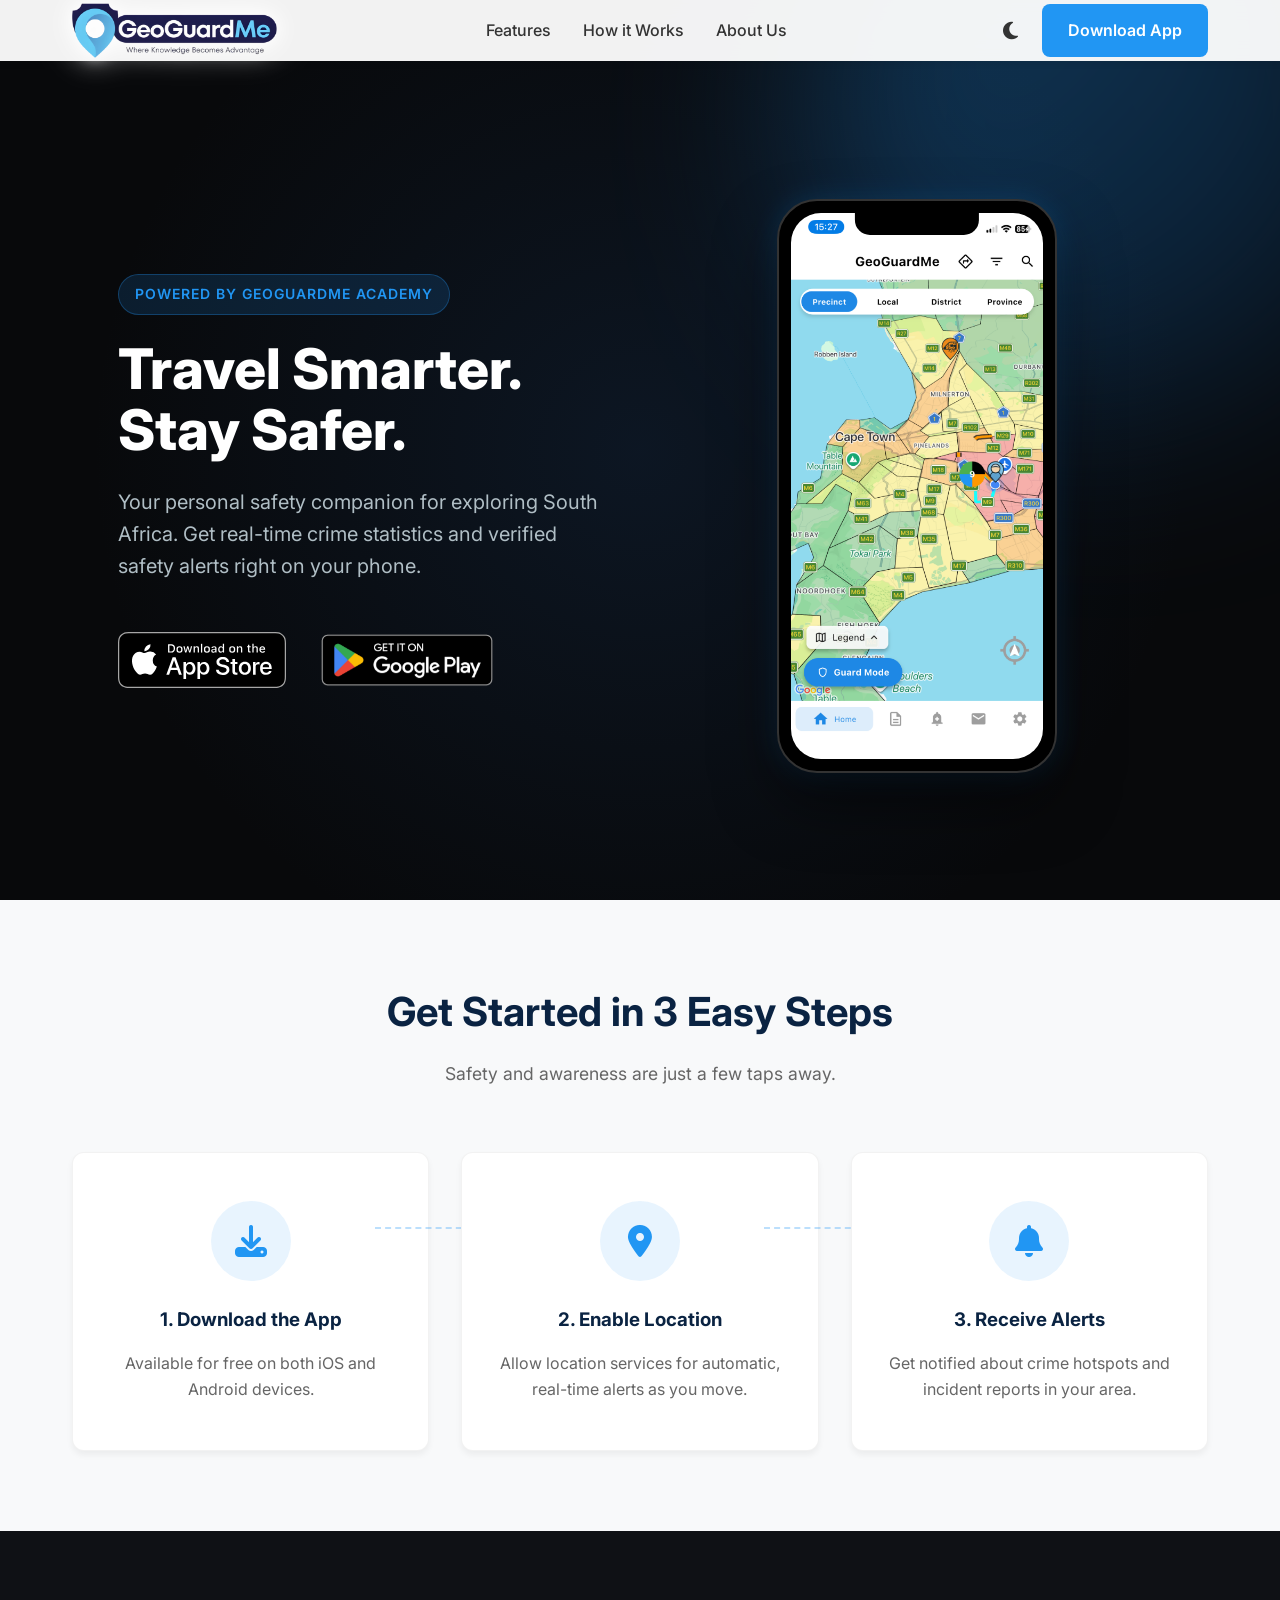
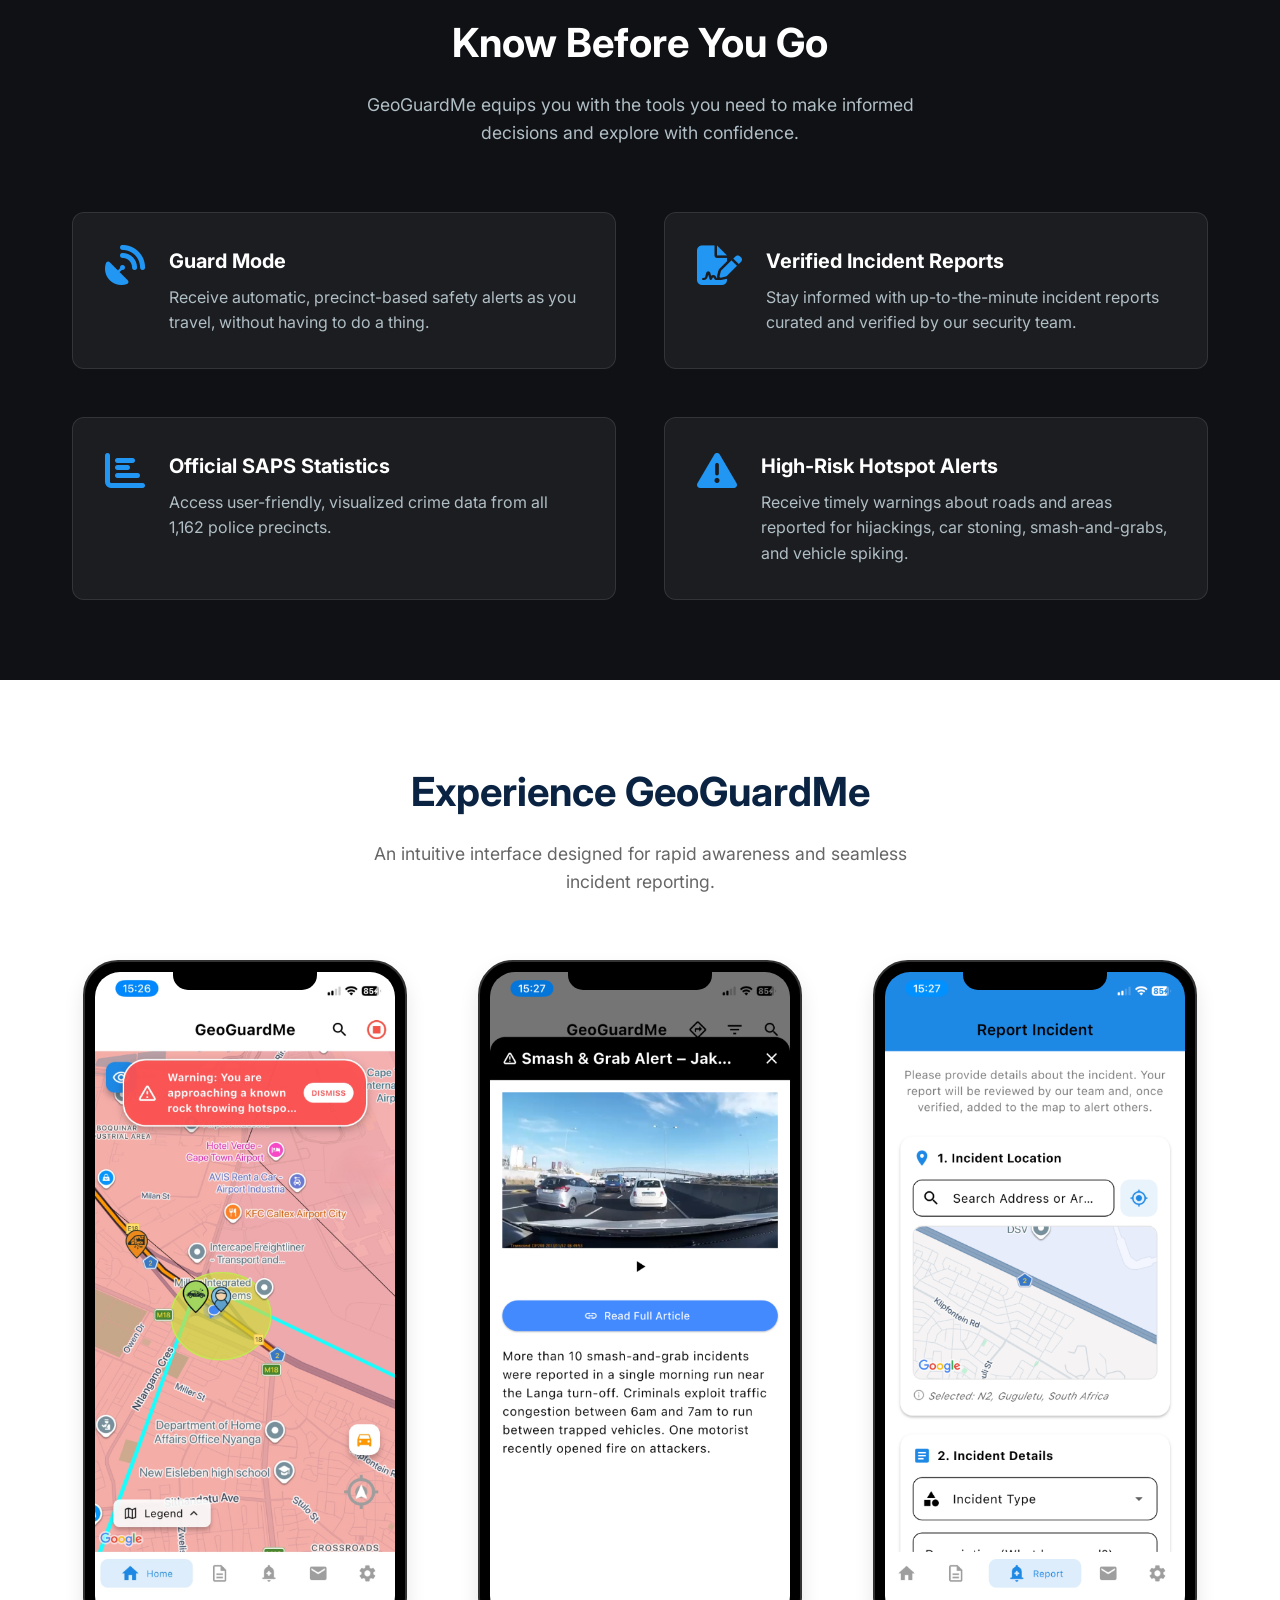
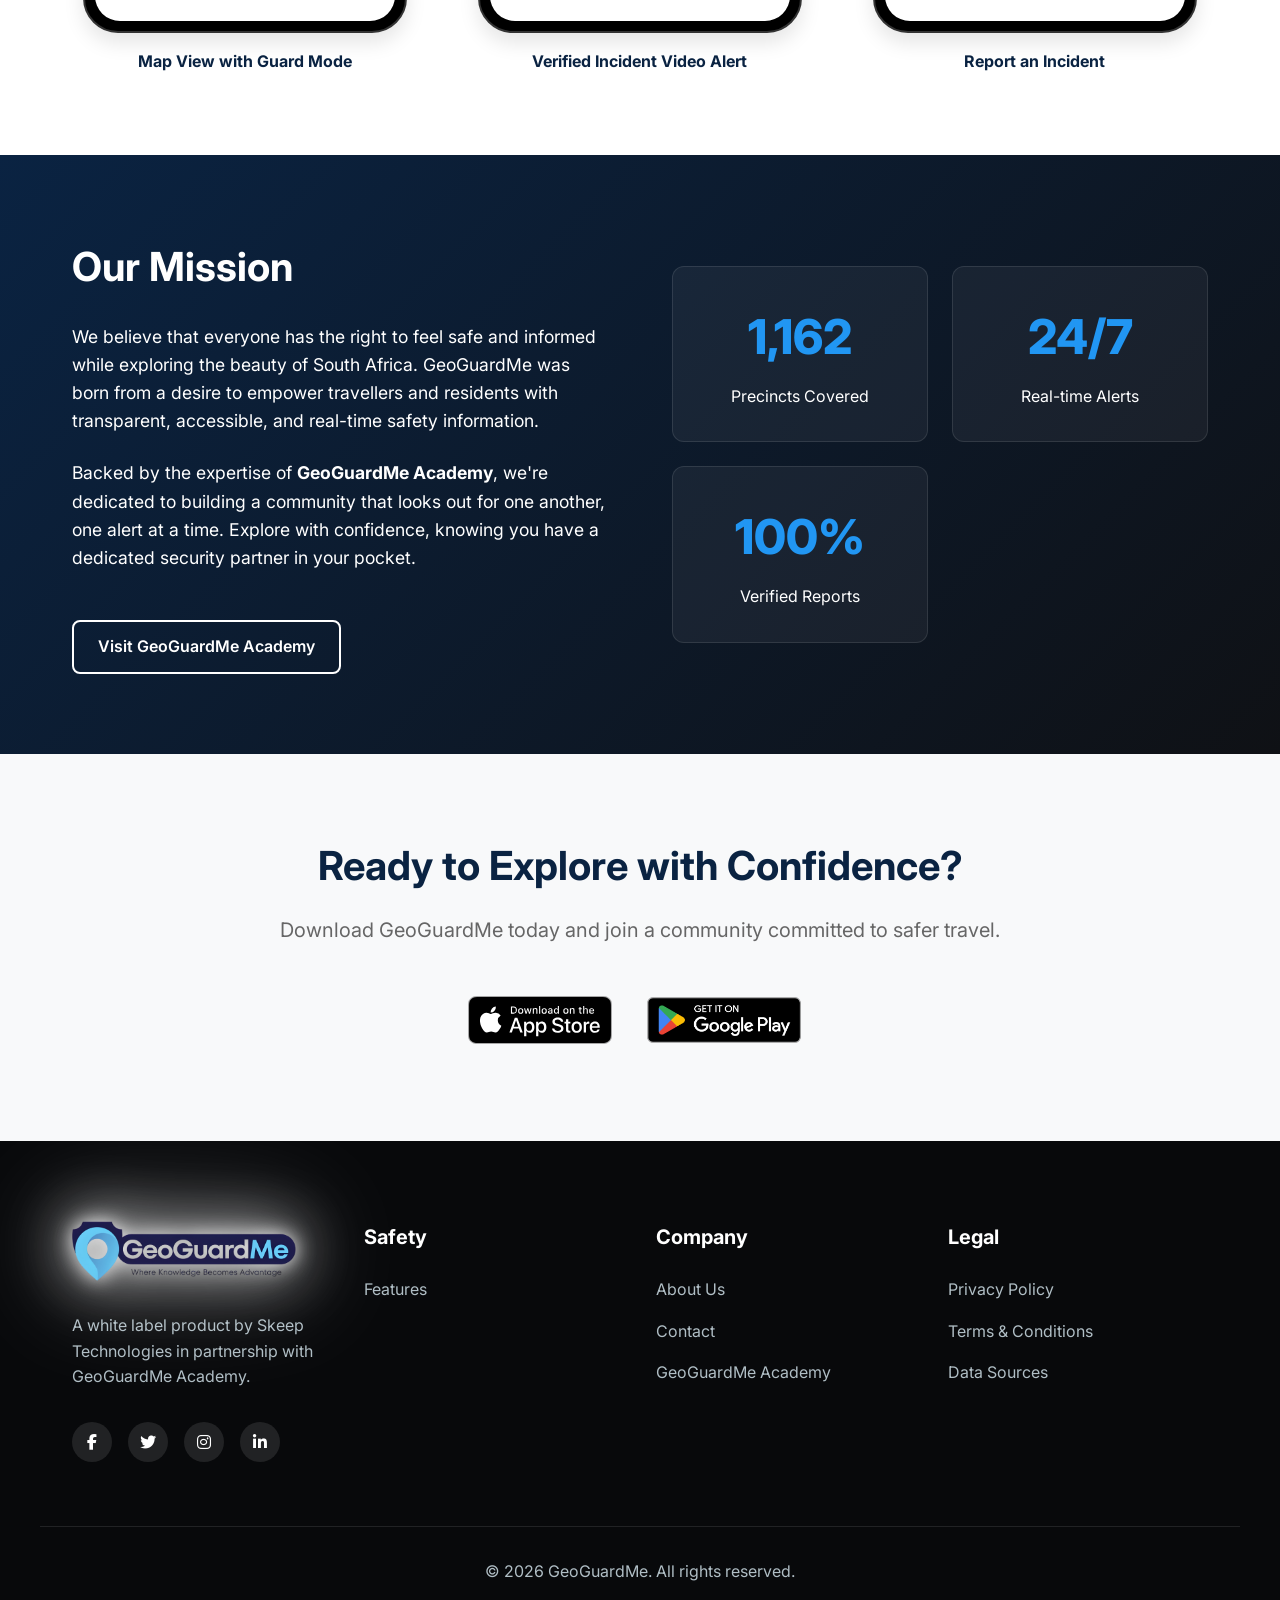
==== commit 80c1af6c: "style: finalize high contrast and dark mode logo strategy" ====
--- a/index.html
+++ b/index.html
@@ -8,7 +8,7 @@
     <title>GeoGuardMe - Specialized Security Management</title>
     <meta name="description"
         content="GeoGuardMe, a white label personal safety companion by GeoGuardMe Academy. Get real-time crime statistics and verified safety alerts.">
-    <link rel="stylesheet" href="style.css?v=1.6">
+    <link rel="stylesheet" href="style.css?bust=999">
     <link href="https://fonts.googleapis.com/css2?family=Inter:wght@300;400;500;600;700&display=swap" rel="stylesheet">
     <!-- Font Awesome for Icons -->
     <link rel="stylesheet" href="https://cdnjs.cloudflare.com/ajax/libs/font-awesome/6.4.0/css/all.min.css">
--- a/style.css
+++ b/style.css
@@ -253,6 +253,8 @@
     height: 55px;
     width: auto;
     display: block;
+    /* Invisible on normal white navbar, but creates a protective glow when Samsung Stealth High Contrast forces the navbar dark */
+    filter: drop-shadow(0px 0px 8px rgba(255, 255, 255, 1)) drop-shadow(0px 0px 15px rgba(255, 255, 255, 0.8));
 }
 
 .footer-brand .logo {
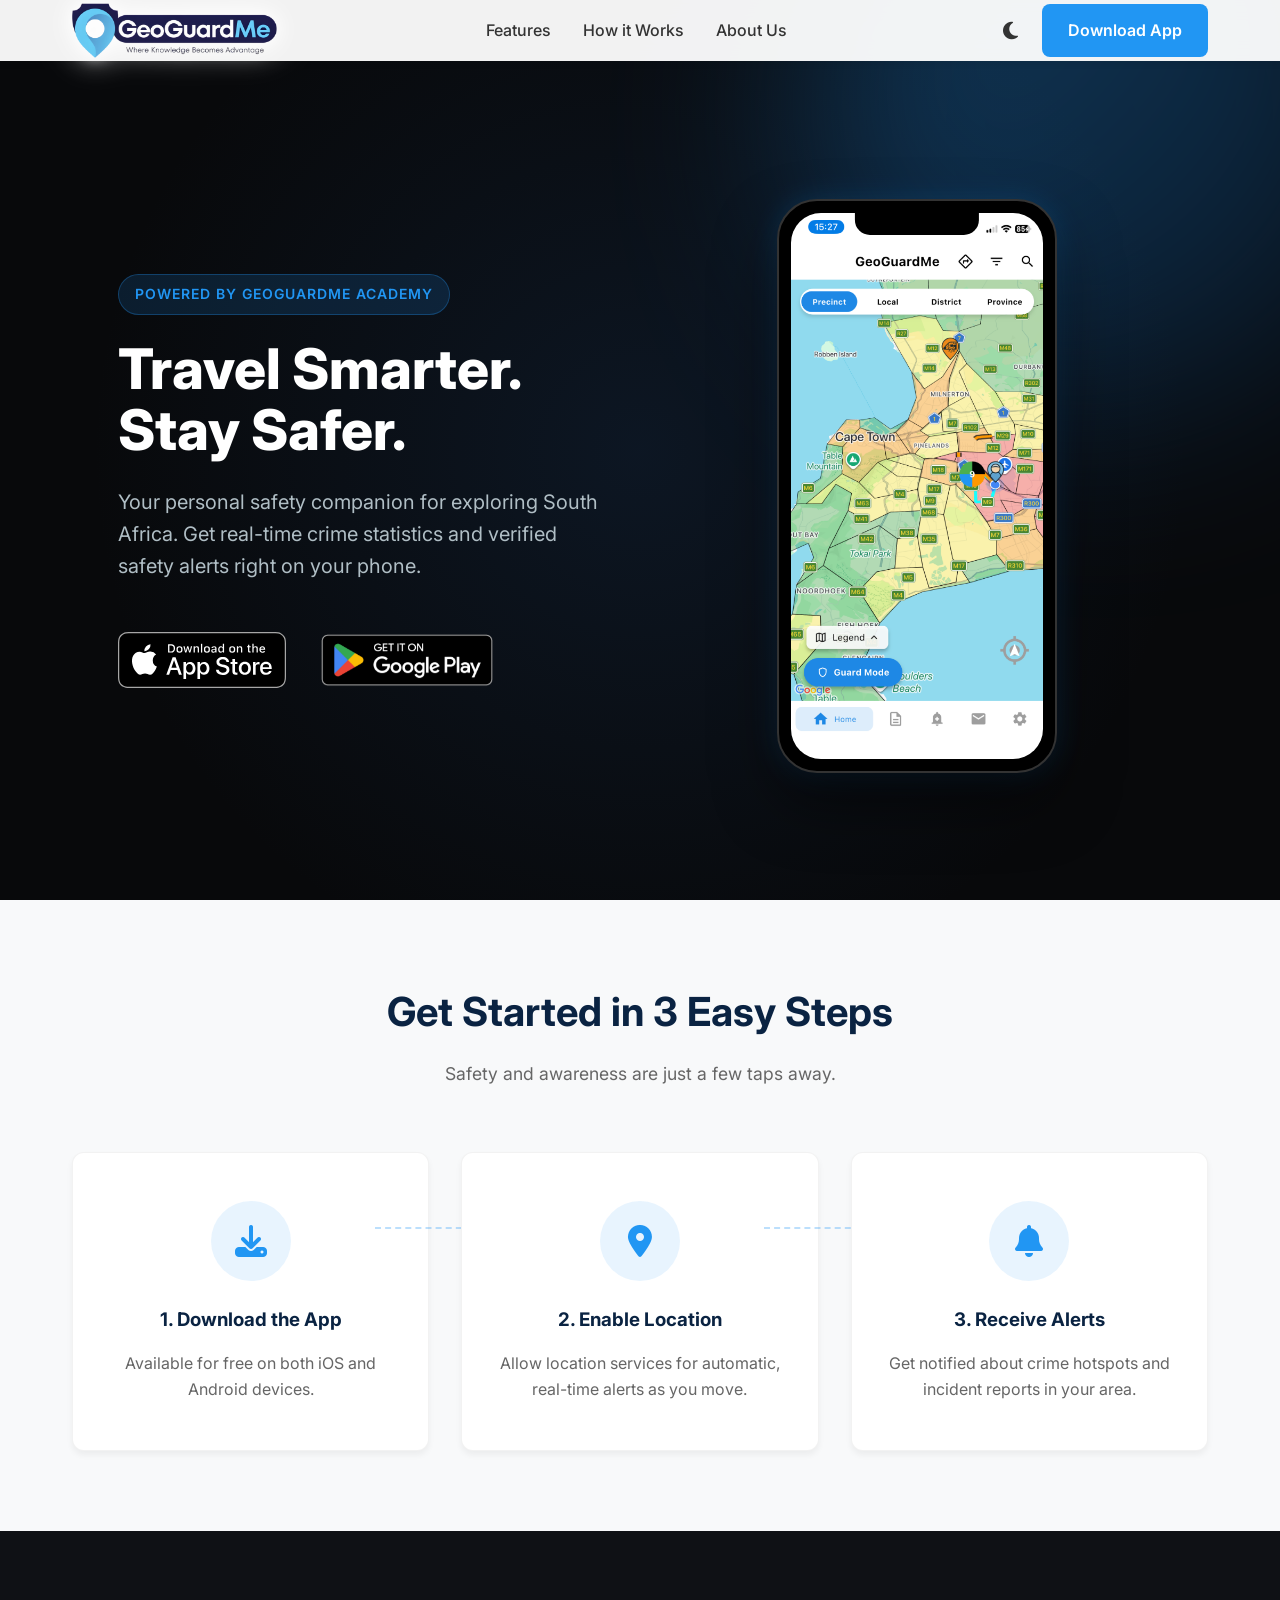
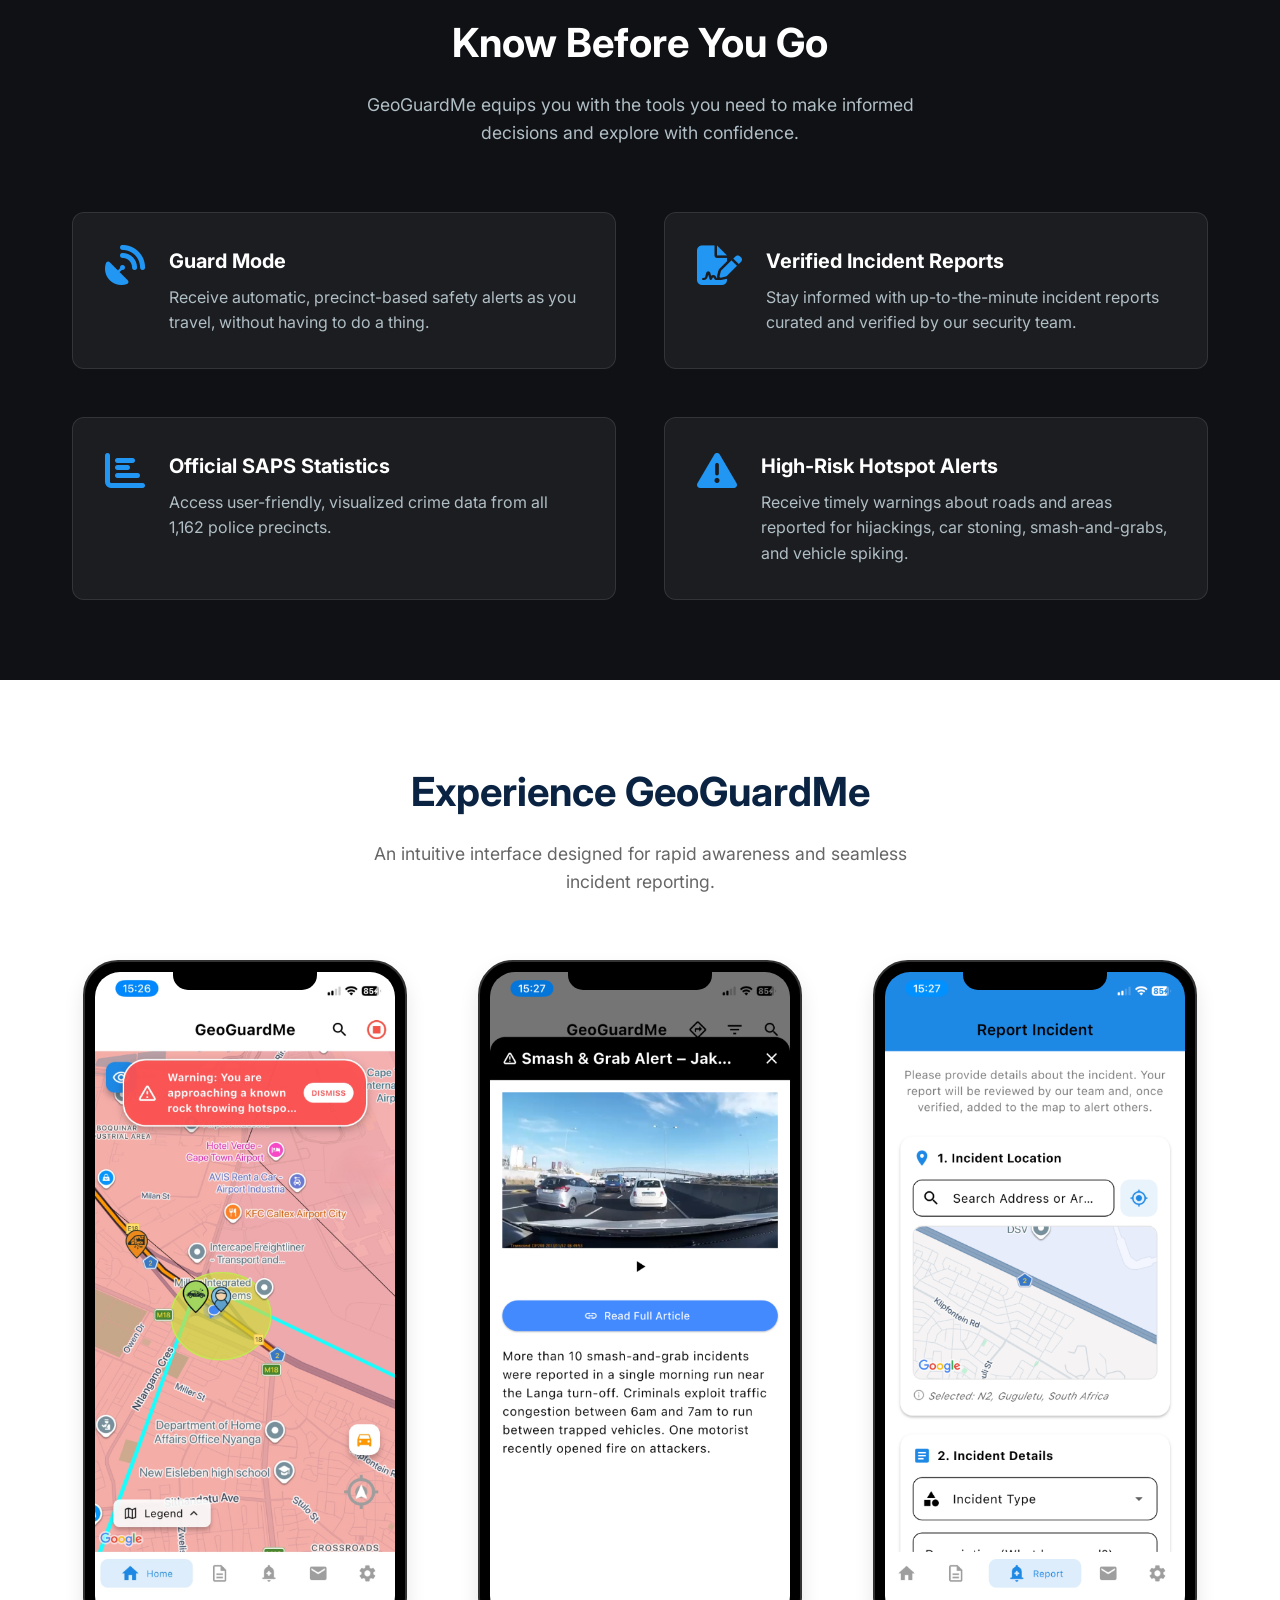
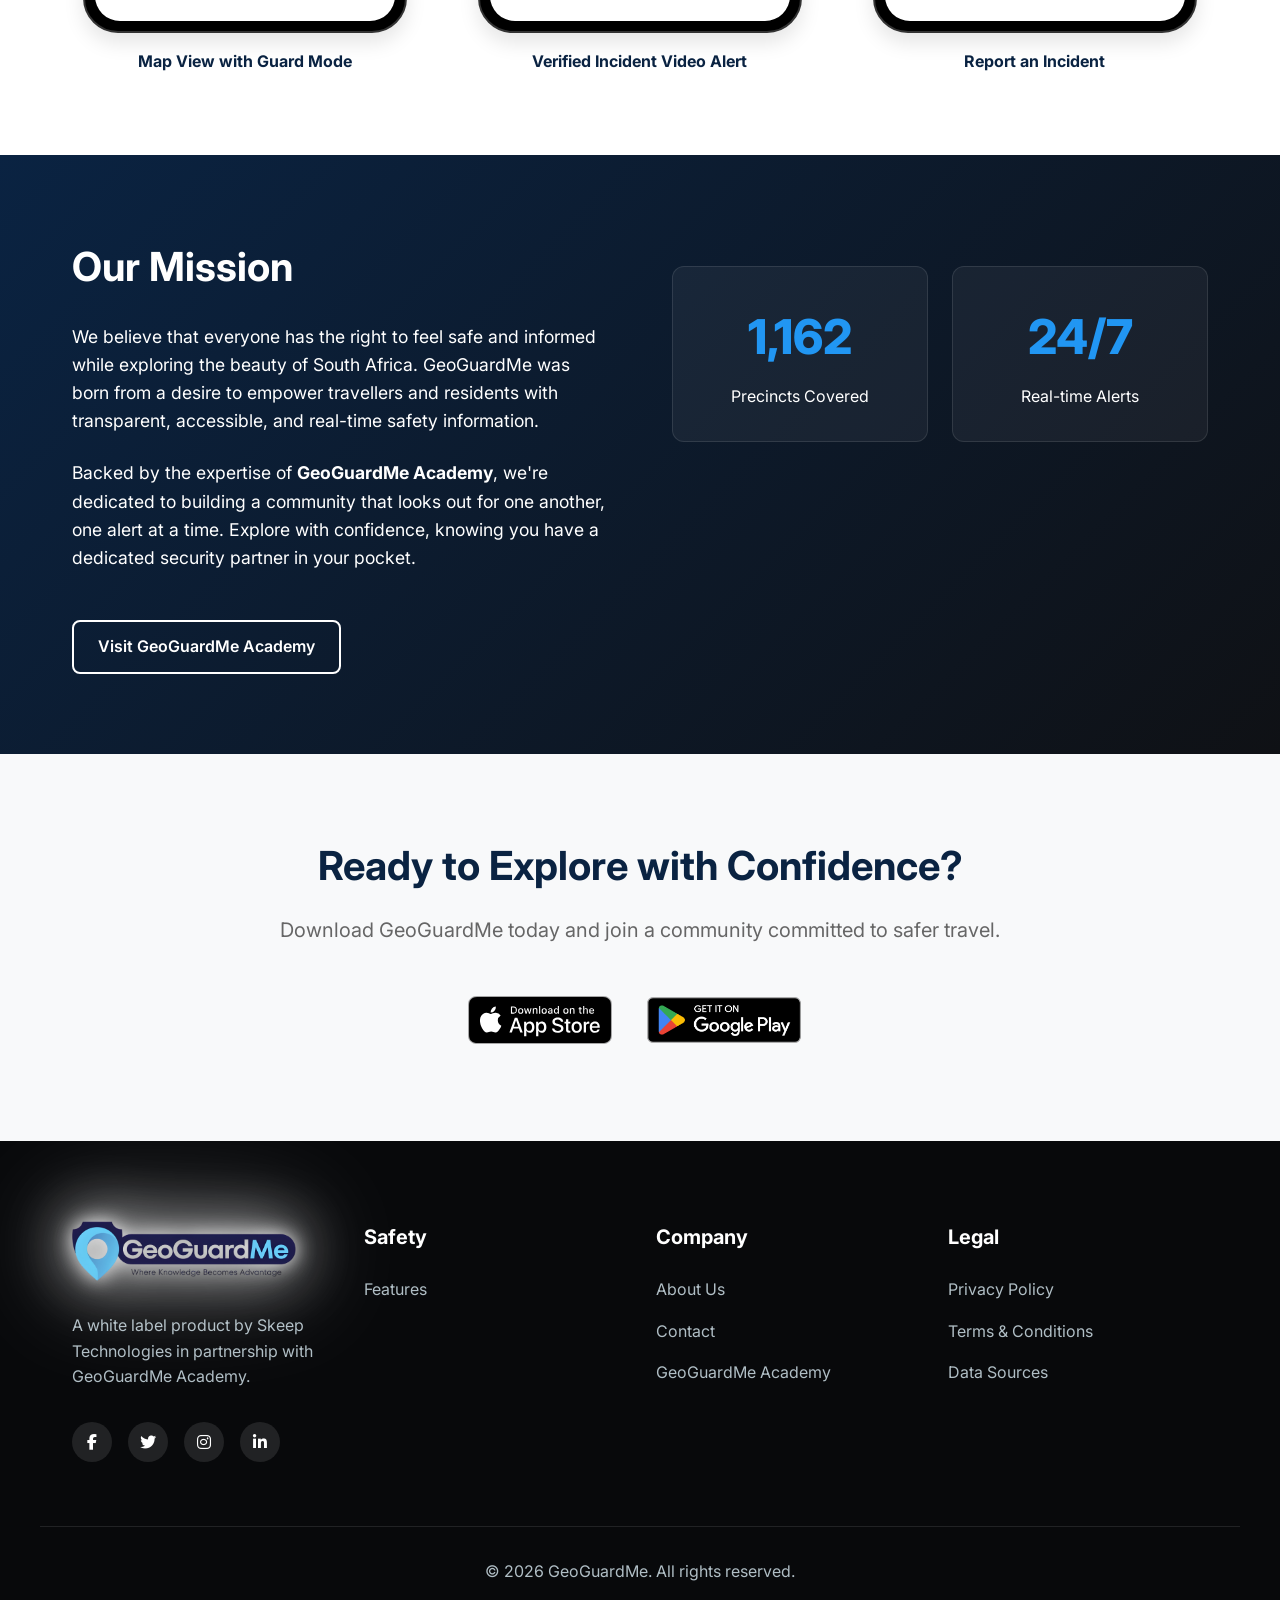
==== commit 8ebb21e2: "Add favicon to all pages" ====
--- a/index.html
+++ b/index.html
@@ -12,6 +12,7 @@
     <link href="https://fonts.googleapis.com/css2?family=Inter:wght@300;400;500;600;700&display=swap" rel="stylesheet">
     <!-- Font Awesome for Icons -->
     <link rel="stylesheet" href="https://cdnjs.cloudflare.com/ajax/libs/font-awesome/6.4.0/css/all.min.css">
+    <link rel="icon" type="image/png" href="assets/2.png">
 </head>
 
 <body>
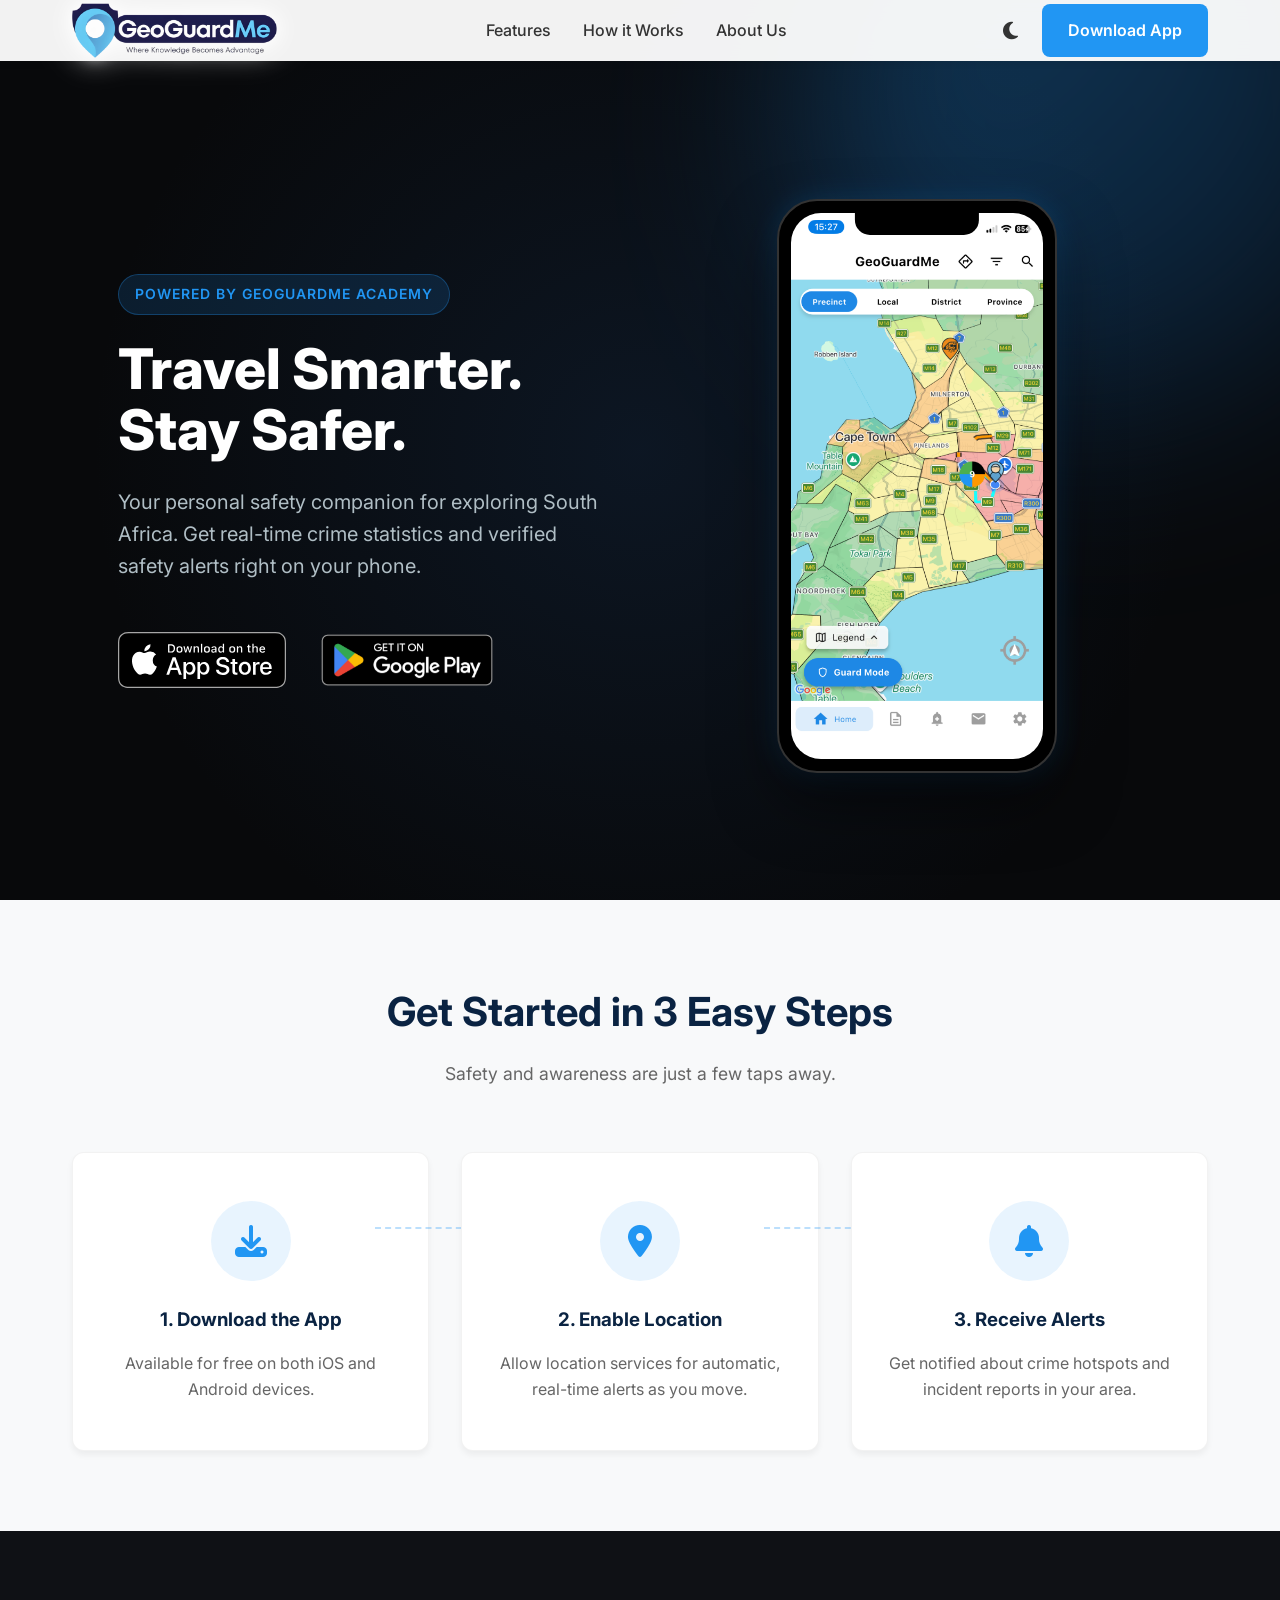
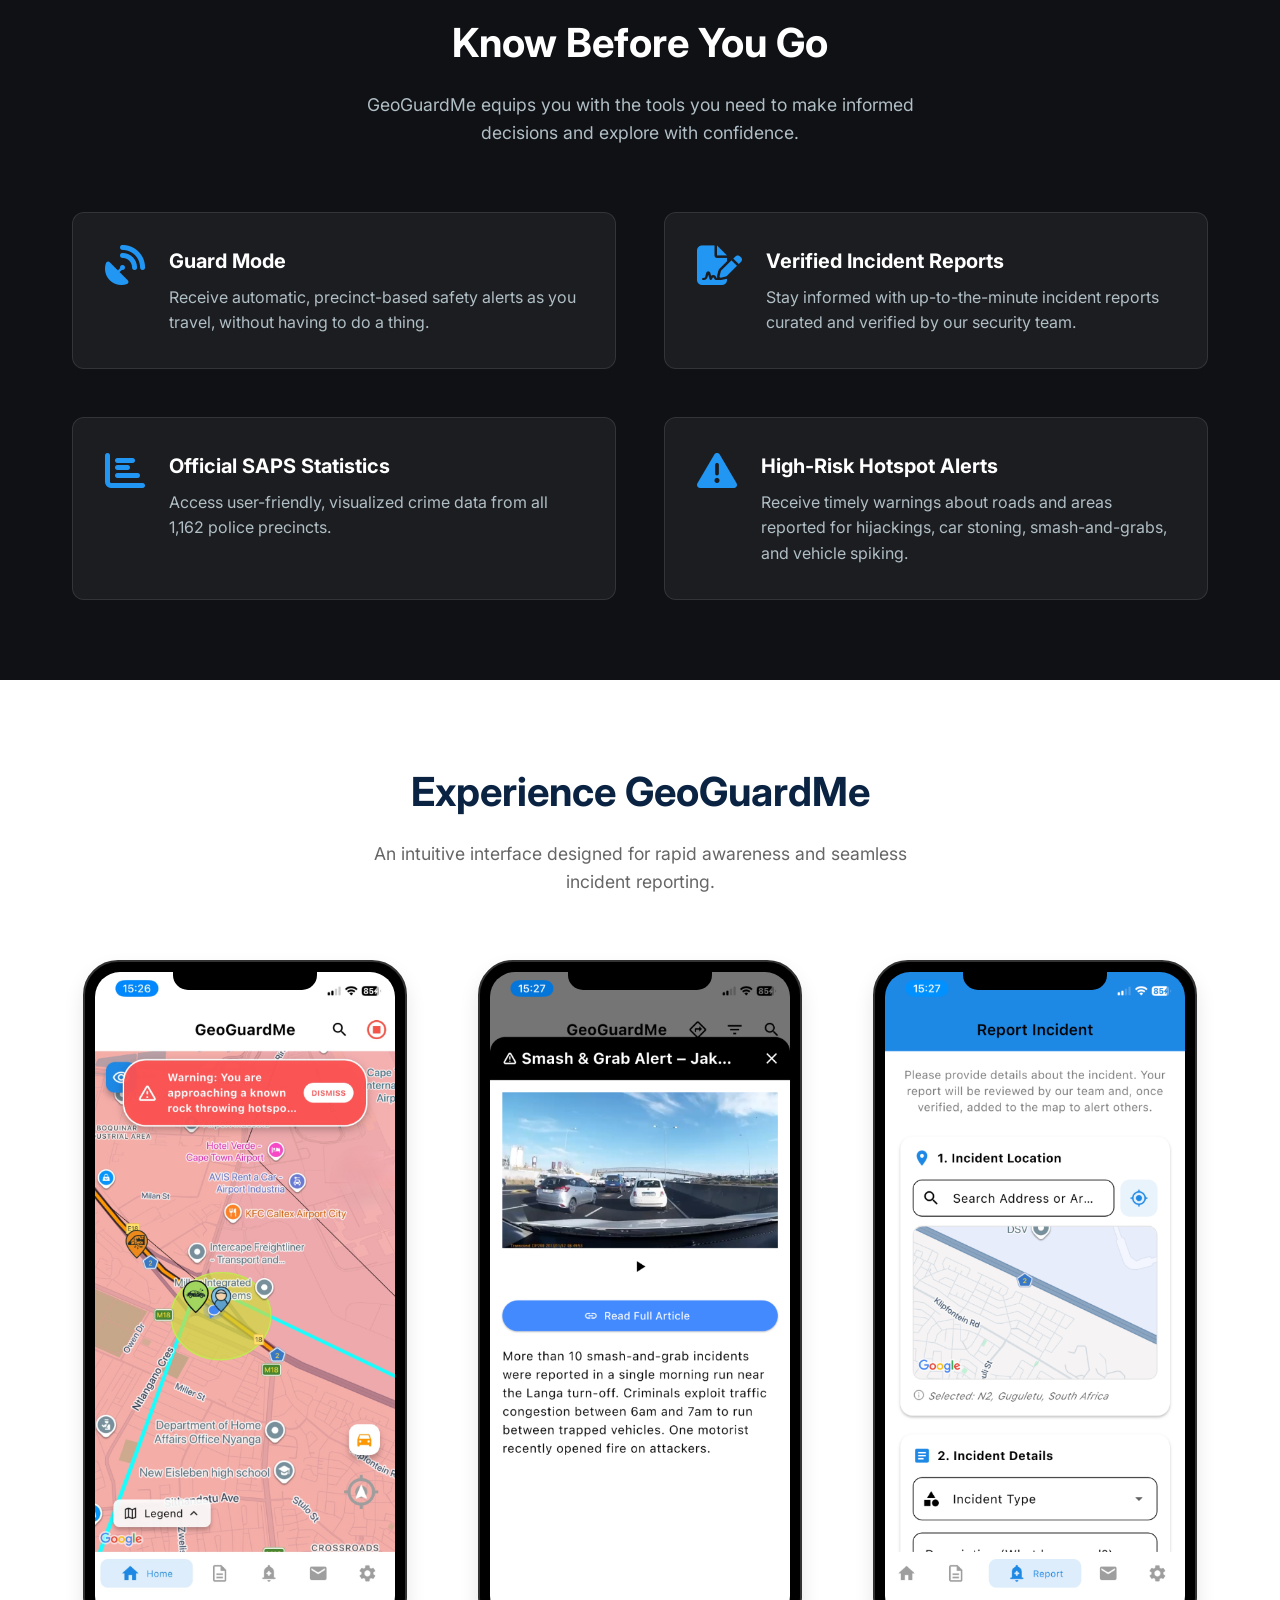
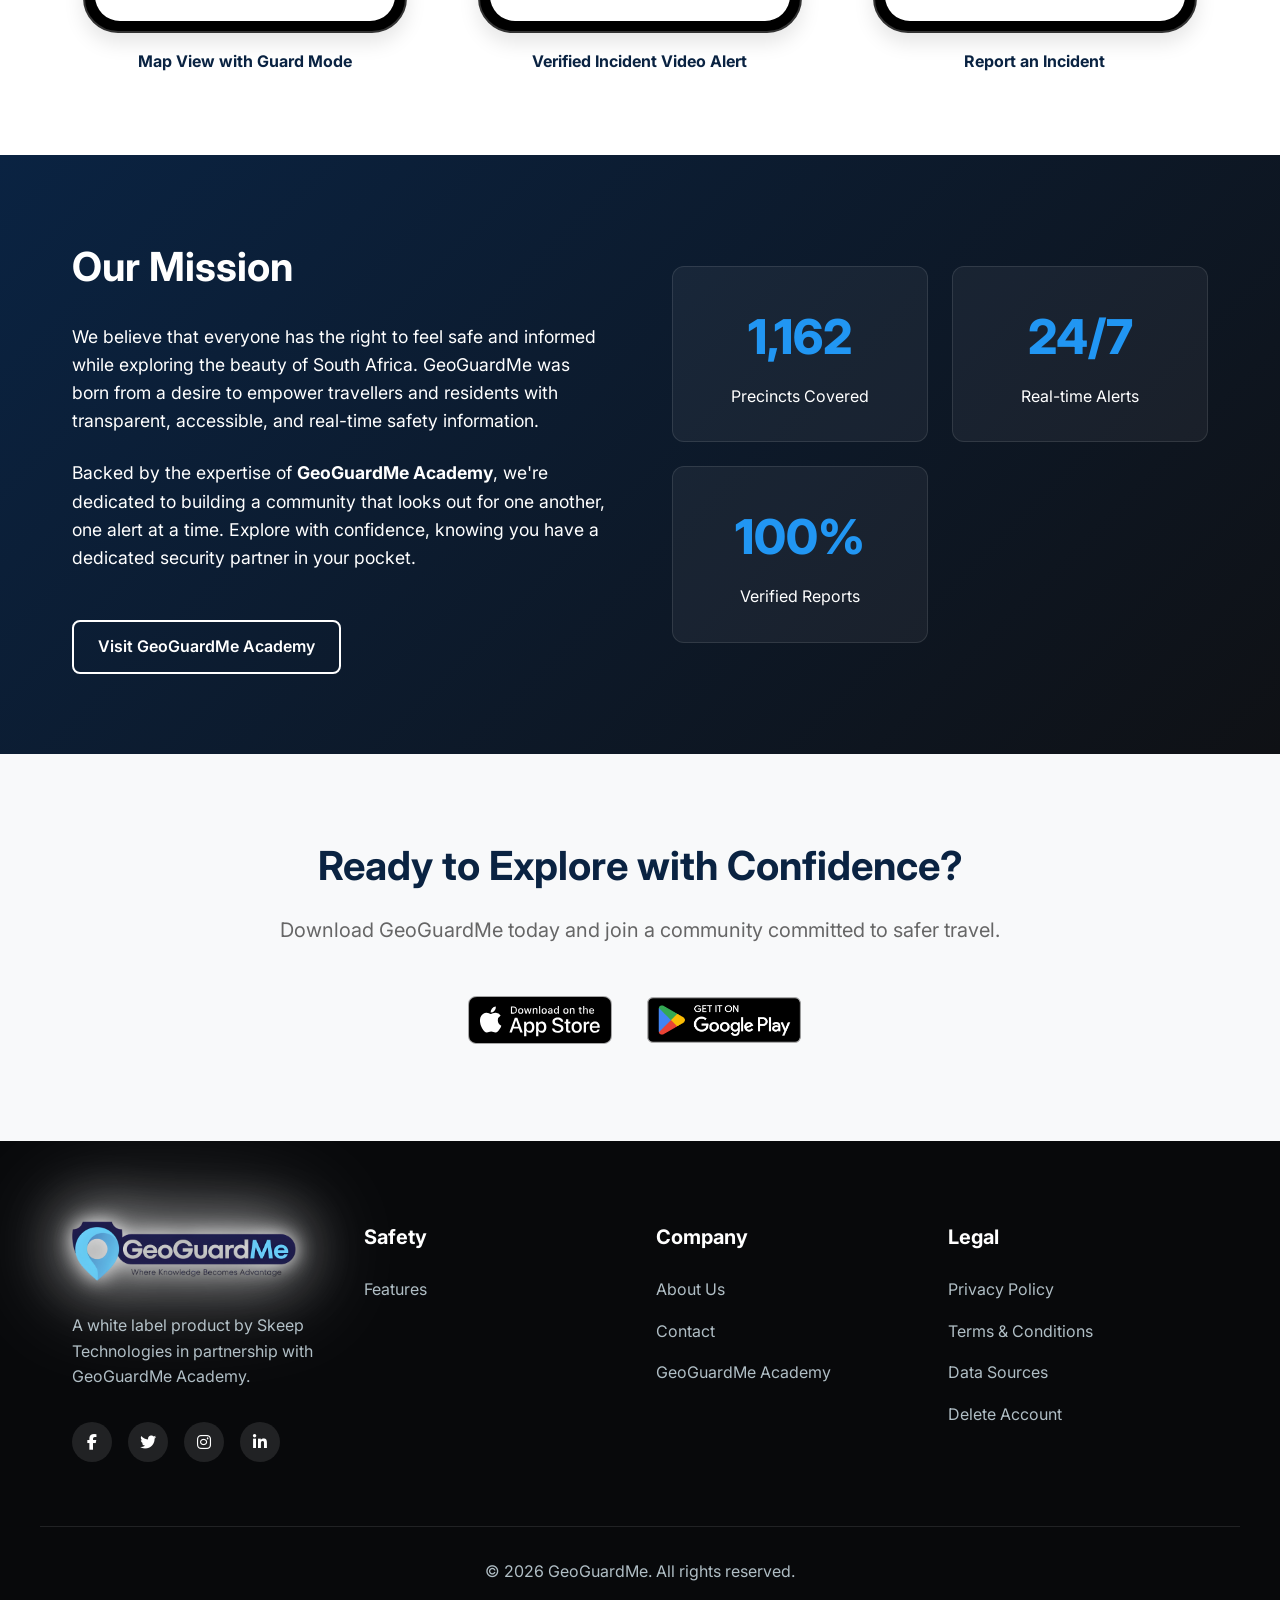
==== commit 4b5cb2d9: "feat: add delete account page and update footer links" ====
--- a/index.html
+++ b/index.html
@@ -34,7 +34,7 @@
                 <button id="theme-toggle" class="theme-toggle-btn" aria-label="Toggle dark mode">
                     <i class="fas fa-moon"></i>
                 </button>
-                <a href="#download" class="btn btn-primary">Download App</a>
+                <a href="coming-soon.html" class="btn btn-primary">Download App</a>
                 <button class="mobile-menu-btn"><i class="fas fa-bars"></i></button>
             </div>
         </div>
@@ -47,7 +47,7 @@
             <a href="#features">Features</a>
             <a href="#how-it-works">How it Works</a>
             <a href="#about">About Us</a>
-            <a href="#download" class="btn btn-primary mobile-btn">Download App</a>
+            <a href="coming-soon.html" class="btn btn-primary mobile-btn">Download App</a>
         </nav>
     </div>
 
@@ -61,13 +61,13 @@
                 <p>Your personal safety companion for exploring South Africa. Get real-time crime statistics and
                     verified safety alerts right on your phone.</p>
                 <div class="hero-buttons">
-                    <a href="#download" class="store-badge-link">
+                    <a href="coming-soon.html" class="store-badge-link">
                         <span class="magnetic-content inline-block transition-transform duration-200 ease-out">
                             <img src="assets/app-store-badge.svg" alt="Download on the App Store"
                                 style="height: 56px; width: auto;">
                         </span>
                     </a>
-                    <a href="#download" class="store-badge-link">
+                    <a href="coming-soon.html" class="store-badge-link">
                         <span class="magnetic-content inline-block transition-transform duration-200 ease-out">
                             <img src="assets/google-play-badge.png" alt="Get it on Google Play"
                                 style="height: 76px; width: auto;">
@@ -223,13 +223,13 @@
             <h2>Ready to Explore with Confidence?</h2>
             <p>Download GeoGuardMe today and join a community committed to safer travel.</p>
             <div class="hero-buttons" style="justify-content: center;">
-                <a href="#" class="store-badge-link">
+                <a href="coming-soon.html" class="store-badge-link">
                     <span class="magnetic-content inline-block transition-transform duration-200 ease-out">
                         <img src="assets/app-store-badge.svg" alt="Download on the App Store"
                             style="height: 48px; width: auto;">
                     </span>
                 </a>
-                <a href="#" class="store-badge-link">
+                <a href="coming-soon.html" class="store-badge-link">
                     <span class="magnetic-content inline-block transition-transform duration-200 ease-out">
                         <img src="assets/google-play-badge.png" alt="Get it on Google Play"
                             style="height: 68px; width: auto;">
@@ -269,6 +269,7 @@
                 <a href="privacy-policy.html">Privacy Policy</a>
                 <a href="terms-and-conditions.html">Terms & Conditions</a>
                 <a href="data-sources.html">Data Sources</a>
+                <a href="delete-account.html">Delete Account</a>
             </div>
         </div>
         <div class="container footer-bottom">
--- a/style.css
+++ b/style.css
@@ -42,7 +42,8 @@
 
 /* High Contrast & Dark Mode Logo Asset Swap */
 @media (prefers-color-scheme: dark), (prefers-contrast: more), (forced-colors: active) {
-    .logo-img, .logo-footer {
+    :root:not([data-theme="light"]) .logo-img,
+    :root:not([data-theme="light"]) .logo-footer {
         content: url("assets/1_footer.png");
         filter: none !important;
     }
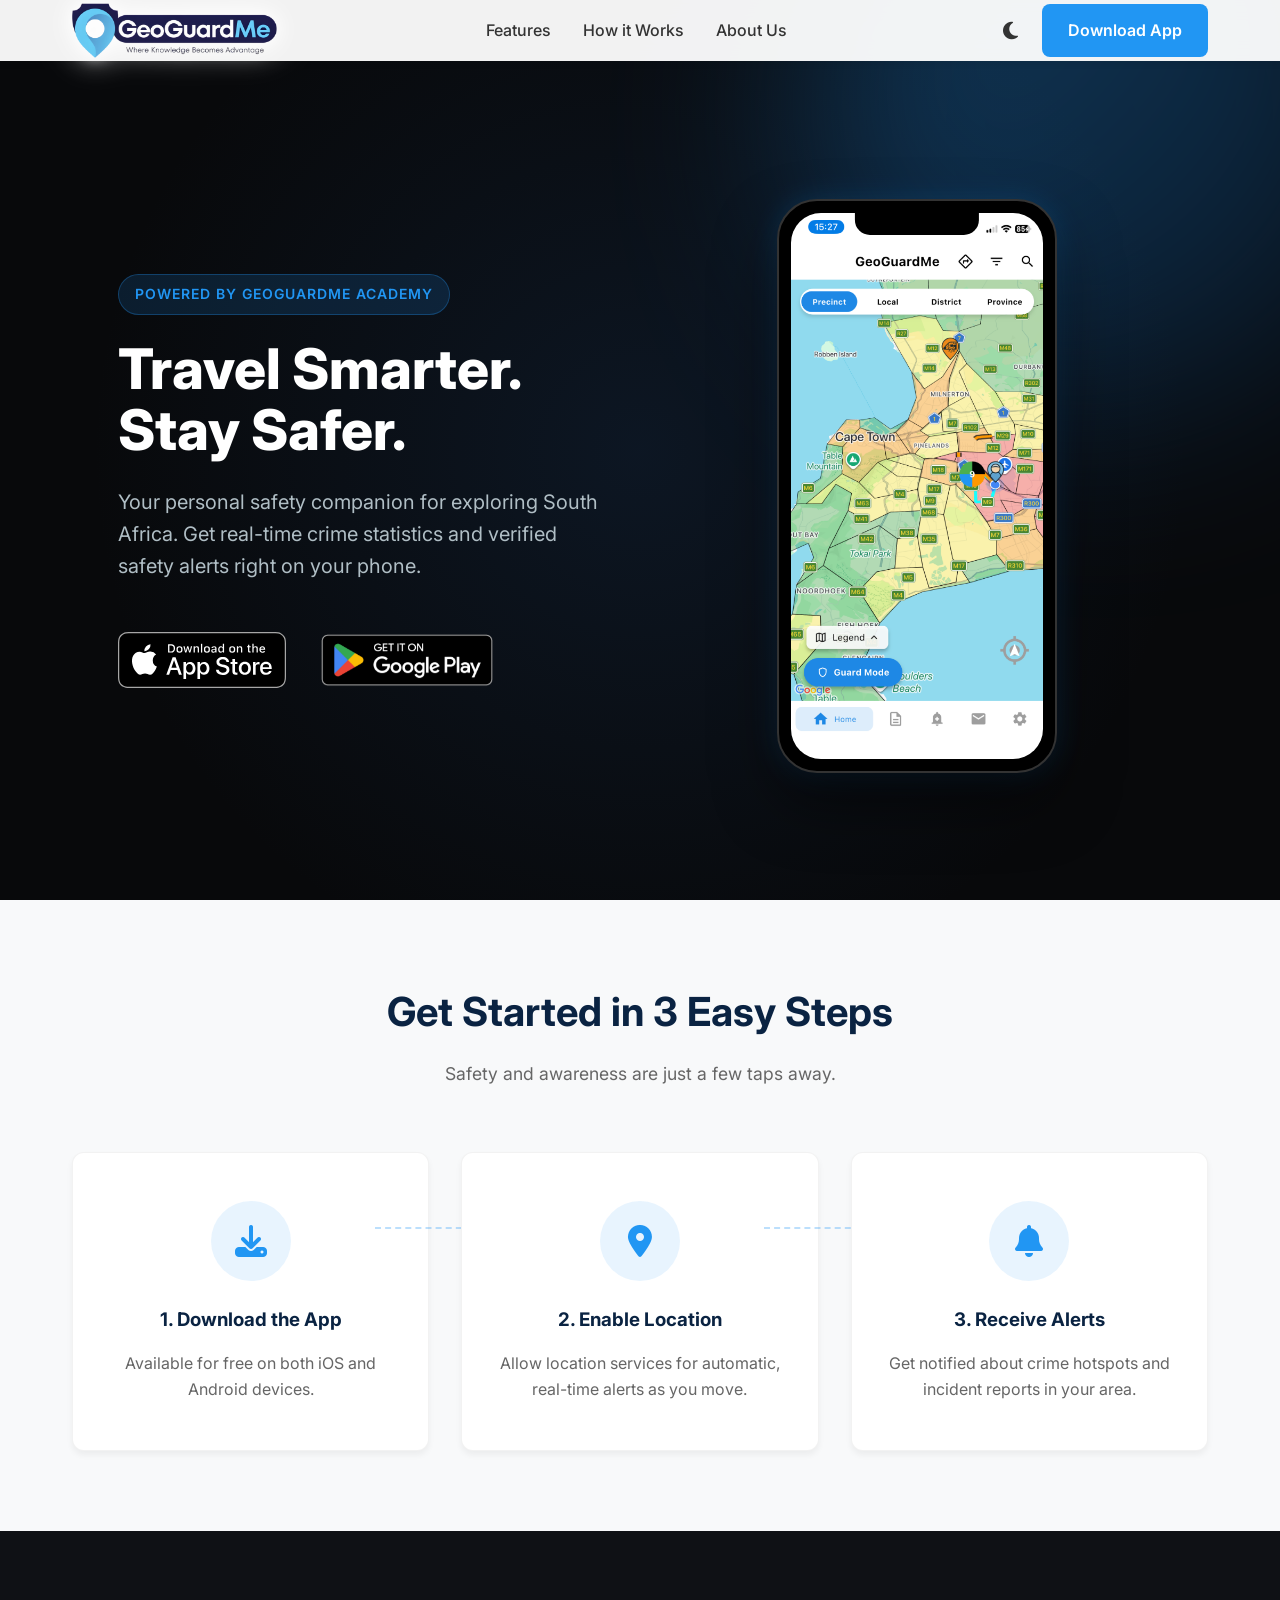
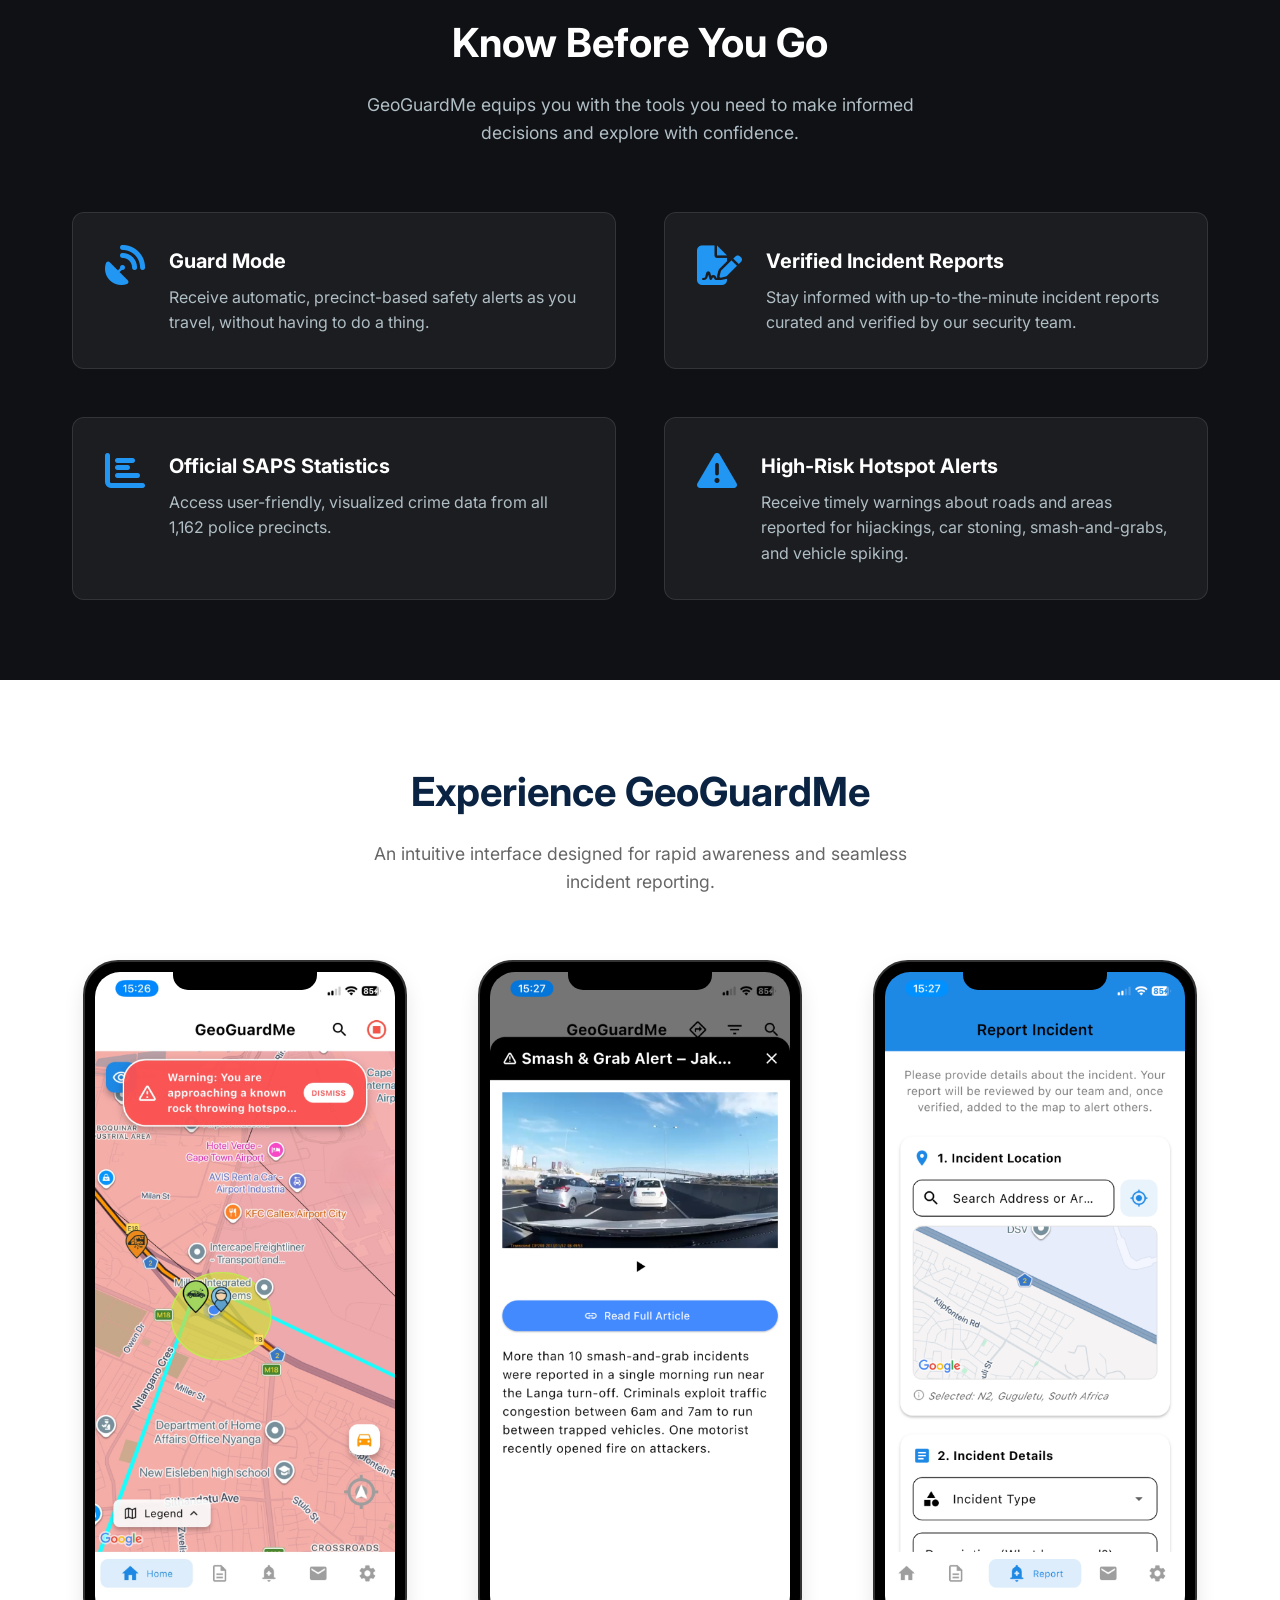
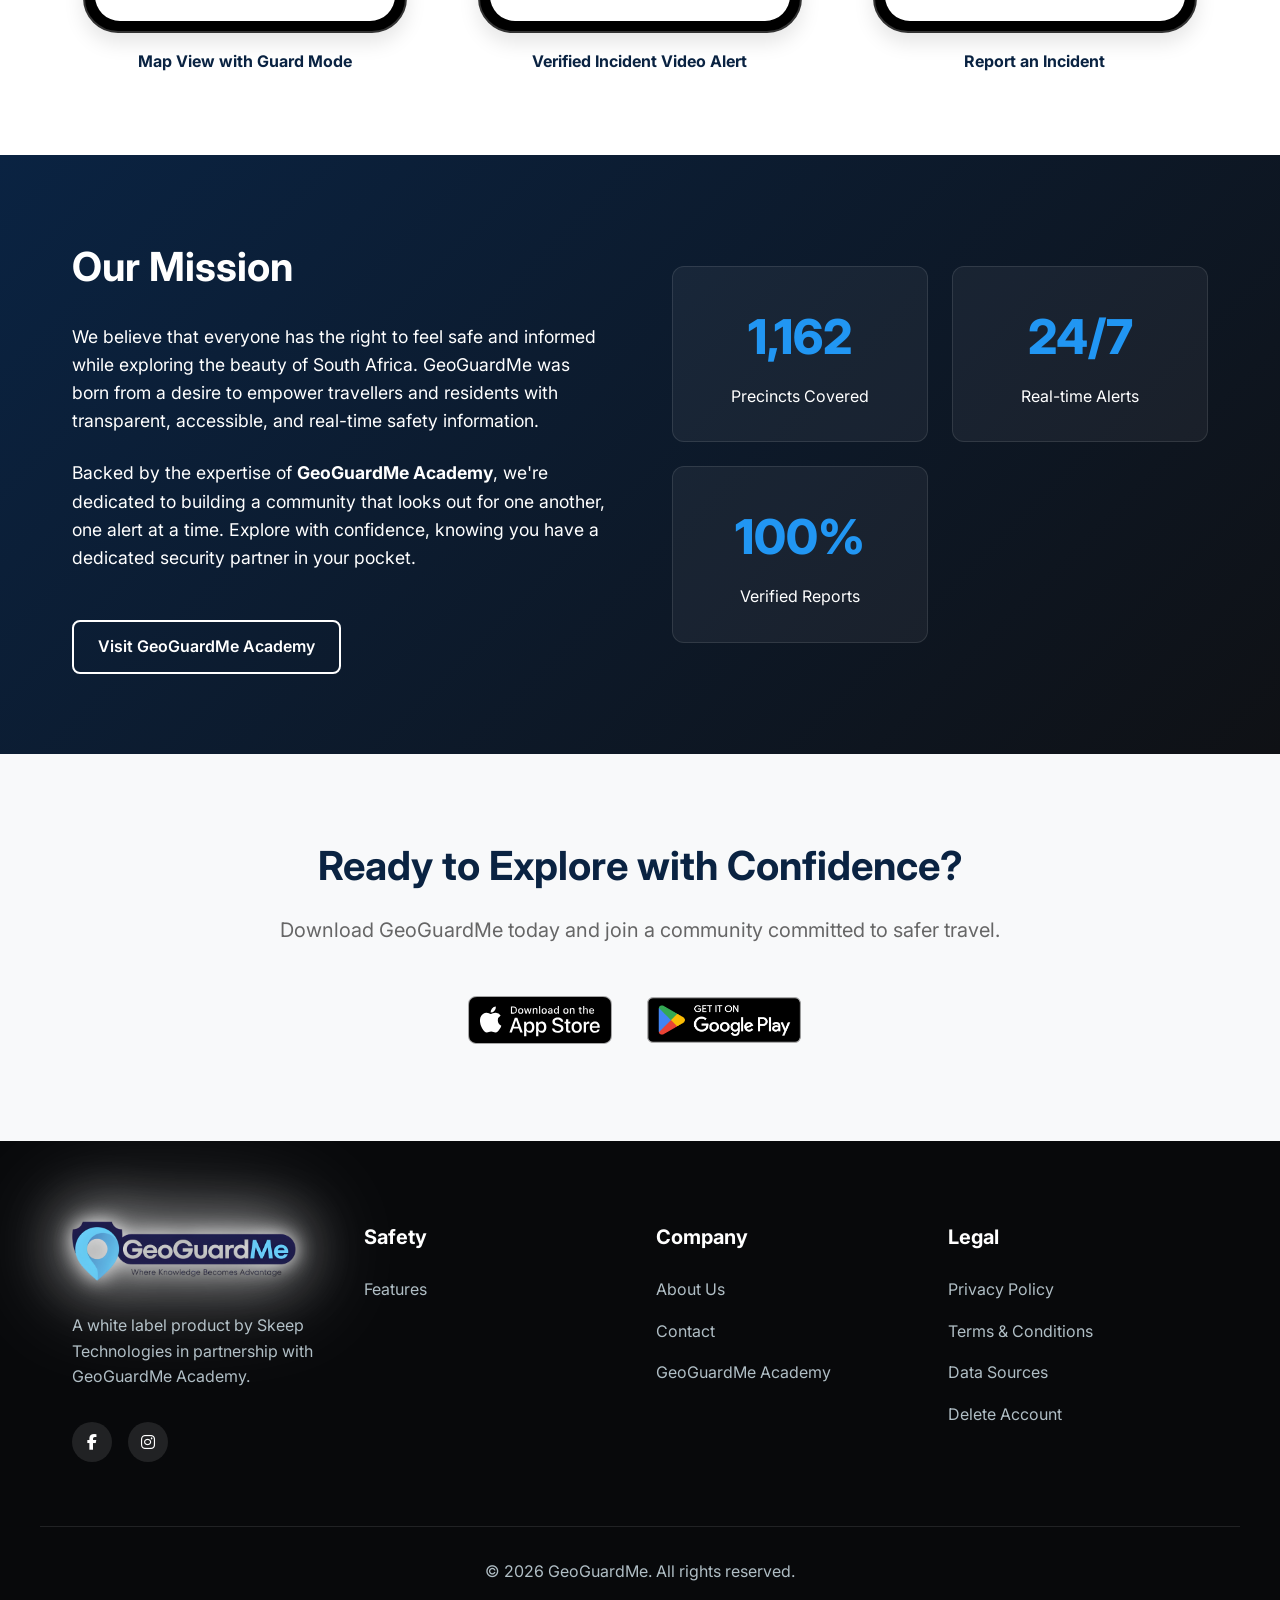
==== commit 71ec9481: "Update App Store/Google Play links and social media accounts in footer" ====
--- a/index.html
+++ b/index.html
@@ -34,7 +34,7 @@
                 <button id="theme-toggle" class="theme-toggle-btn" aria-label="Toggle dark mode">
                     <i class="fas fa-moon"></i>
                 </button>
-                <a href="coming-soon.html" class="btn btn-primary">Download App</a>
+                <a href="#download" class="btn btn-primary">Download App</a>
                 <button class="mobile-menu-btn"><i class="fas fa-bars"></i></button>
             </div>
         </div>
@@ -47,7 +47,7 @@
             <a href="#features">Features</a>
             <a href="#how-it-works">How it Works</a>
             <a href="#about">About Us</a>
-            <a href="coming-soon.html" class="btn btn-primary mobile-btn">Download App</a>
+            <a href="#download" class="btn btn-primary mobile-btn">Download App</a>
         </nav>
     </div>
 
@@ -61,13 +61,13 @@
                 <p>Your personal safety companion for exploring South Africa. Get real-time crime statistics and
                     verified safety alerts right on your phone.</p>
                 <div class="hero-buttons">
-                    <a href="coming-soon.html" class="store-badge-link">
+                    <a href="https://apps.apple.com/za/app/geoguardme/id6760608183" target="_blank" rel="noopener" class="store-badge-link">
                         <span class="magnetic-content inline-block transition-transform duration-200 ease-out">
                             <img src="assets/app-store-badge.svg" alt="Download on the App Store"
                                 style="height: 56px; width: auto;">
                         </span>
                     </a>
-                    <a href="coming-soon.html" class="store-badge-link">
+                    <a href="https://play.google.com/store/apps/details?id=com.skeeptechnologies.smspecializedsecurity" target="_blank" rel="noopener" class="store-badge-link">
                         <span class="magnetic-content inline-block transition-transform duration-200 ease-out">
                             <img src="assets/google-play-badge.png" alt="Get it on Google Play"
                                 style="height: 76px; width: auto;">
@@ -223,13 +223,13 @@
             <h2>Ready to Explore with Confidence?</h2>
             <p>Download GeoGuardMe today and join a community committed to safer travel.</p>
             <div class="hero-buttons" style="justify-content: center;">
-                <a href="coming-soon.html" class="store-badge-link">
+                <a href="https://apps.apple.com/za/app/geoguardme/id6760608183" target="_blank" rel="noopener" class="store-badge-link">
                     <span class="magnetic-content inline-block transition-transform duration-200 ease-out">
                         <img src="assets/app-store-badge.svg" alt="Download on the App Store"
                             style="height: 48px; width: auto;">
                     </span>
                 </a>
-                <a href="coming-soon.html" class="store-badge-link">
+                <a href="https://play.google.com/store/apps/details?id=com.skeeptechnologies.smspecializedsecurity" target="_blank" rel="noopener" class="store-badge-link">
                     <span class="magnetic-content inline-block transition-transform duration-200 ease-out">
                         <img src="assets/google-play-badge.png" alt="Get it on Google Play"
                             style="height: 68px; width: auto;">
@@ -248,10 +248,8 @@
                 </div>
                 <p>A white label product by Skeep Technologies in partnership with GeoGuardMe Academy.</p>
                 <div class="social-links">
-                    <a href="#"><i class="fab fa-facebook-f"></i></a>
-                    <a href="#"><i class="fab fa-twitter"></i></a>
-                    <a href="#"><i class="fab fa-instagram"></i></a>
-                    <a href="#"><i class="fab fa-linkedin-in"></i></a>
+                    <a href="https://www.facebook.com/share/1ApBWwnpJp/" target="_blank" rel="noopener" aria-label="Facebook"><i class="fab fa-facebook-f"></i></a>
+                    <a href="https://www.instagram.com/geoguardme?utm_source=qr&igsh=MXU4YjBucmU3c2sxZg==" target="_blank" rel="noopener" aria-label="Instagram"><i class="fab fa-instagram"></i></a>
                 </div>
             </div>
             <div class="footer-links">
